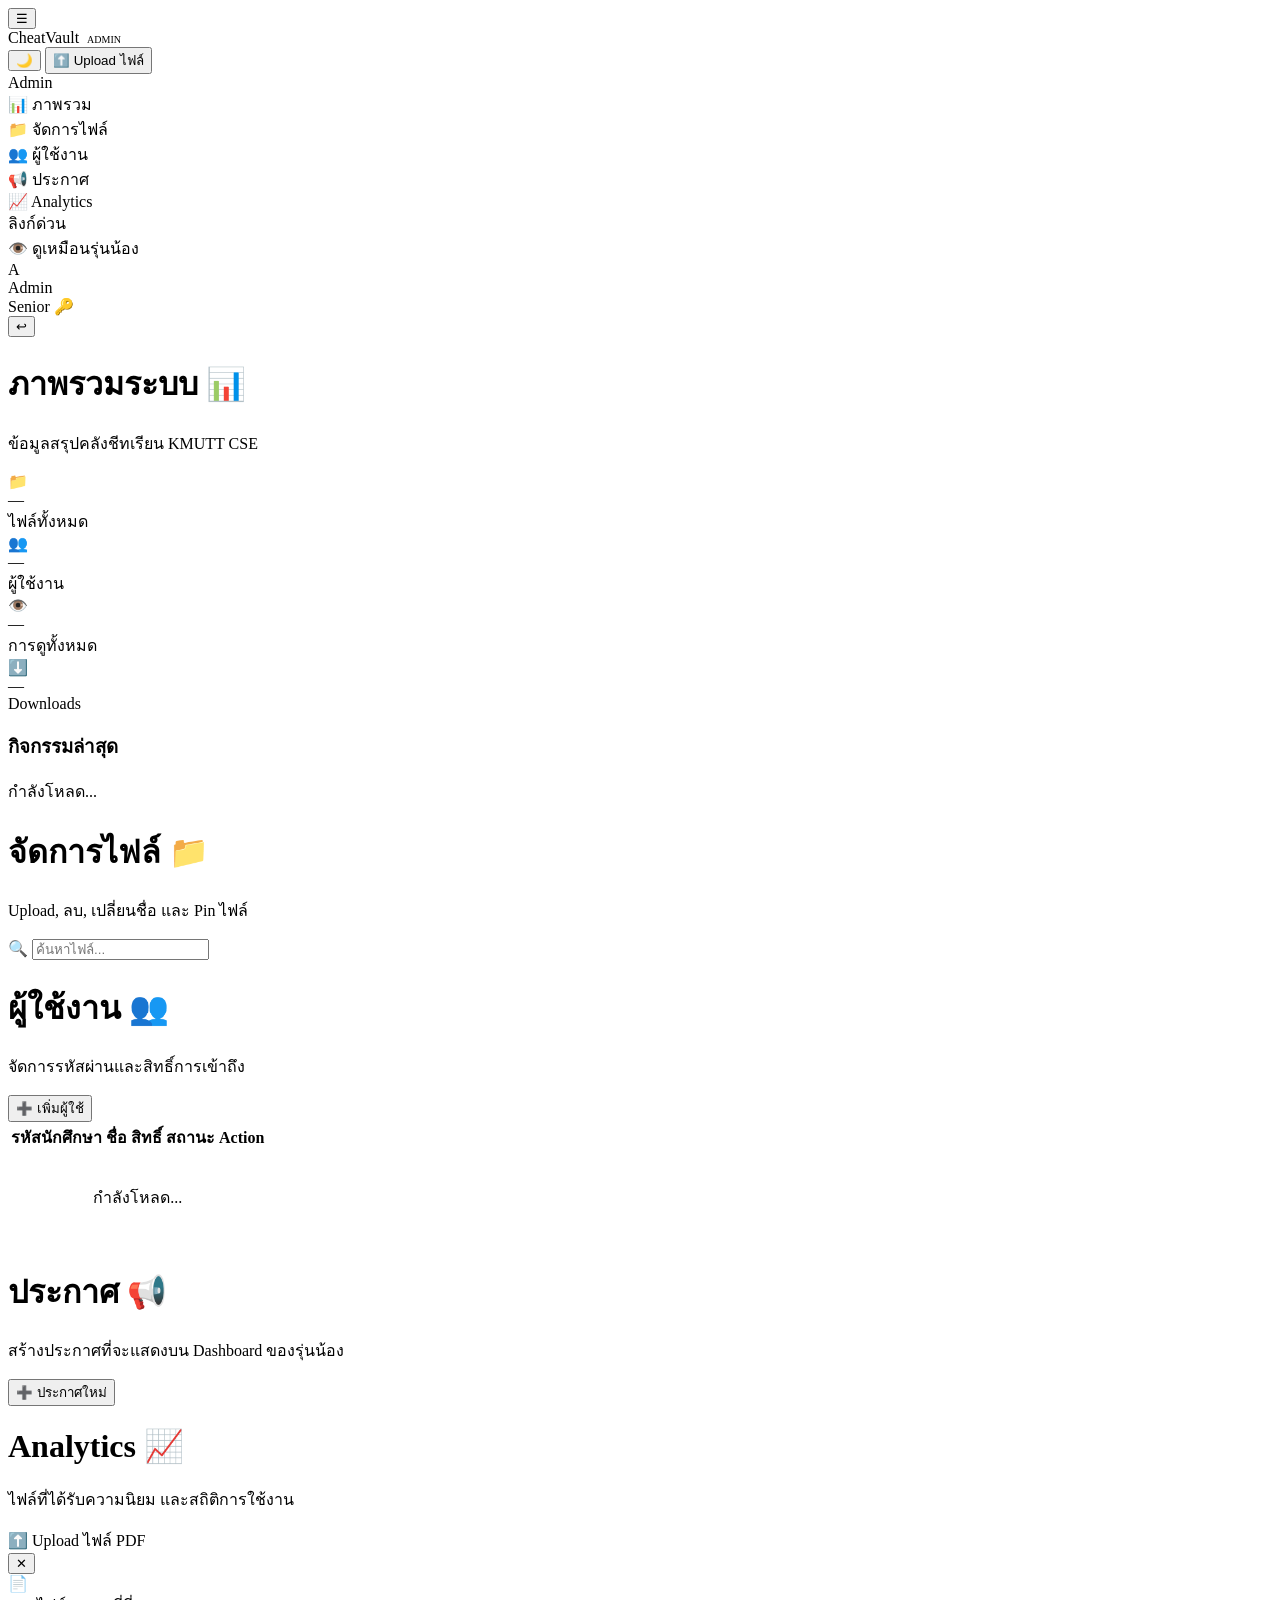
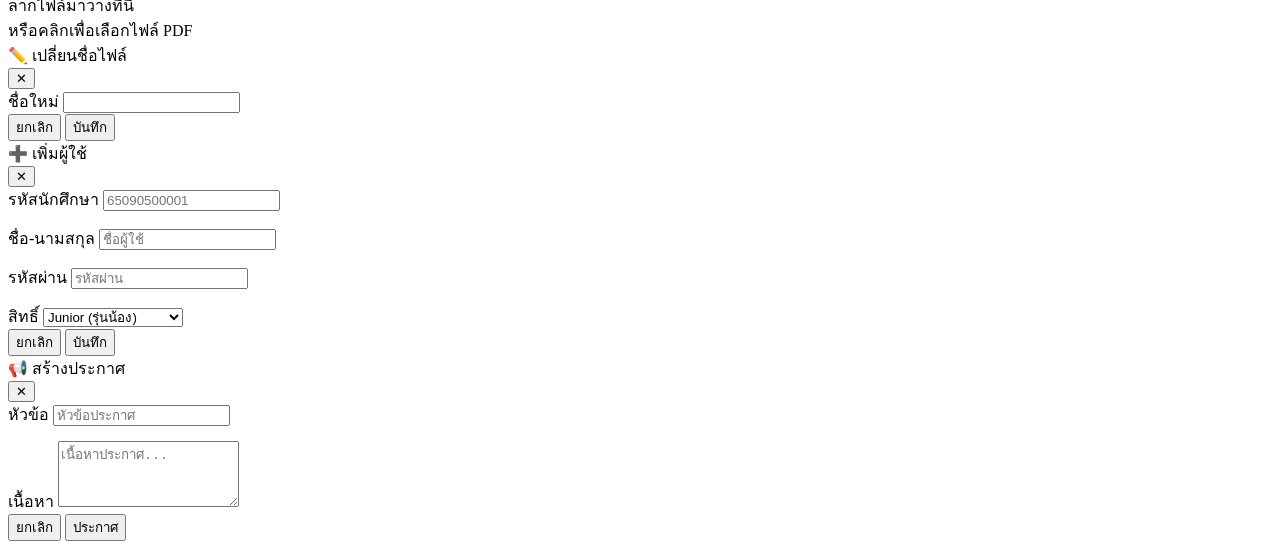
==== admin.html @ bc98b993 "Add files via upload" ====
<!DOCTYPE html>
<html lang="th" data-theme="light">
<head>
  <meta charset="UTF-8" />
  <meta name="viewport" content="width=device-width, initial-scale=1.0" />
  <title>Admin Dashboard — CheatVault KMUTT</title>
  <link rel="stylesheet" href="public/css/style.css" />
  <link rel="stylesheet" href="public/css/admin.css" />
</head>
<body>
  <div class="app-layout">
    <div id="sidebar-overlay"></div>

    <!-- ── Navbar ── -->
    <nav class="navbar">
      <button class="btn-icon" id="sidebar-toggle">☰</button>
      <div class="navbar-brand">
        <div class="brand-dot"></div>
        CheatVault
        <span class="tag" style="background:var(--accent-dim);color:var(--accent);margin-left:4px;font-size:10px">ADMIN</span>
      </div>
      <div class="navbar-spacer"></div>
      <div class="navbar-actions">
        <button class="btn-icon" id="theme-toggle">🌙</button>
        <button class="btn btn-primary btn-sm" id="upload-btn">⬆️ Upload ไฟล์</button>
      </div>
    </nav>

    <!-- ── Sidebar ── -->
    <aside class="sidebar" id="sidebar">
      <div class="sidebar-section">
        <div class="sidebar-label">Admin</div>
        <div class="sidebar-item active" data-page="overview">
          <span class="item-icon">📊</span> ภาพรวม
        </div>
        <div class="sidebar-item" data-page="files">
          <span class="item-icon">📁</span> จัดการไฟล์
        </div>
        <div class="sidebar-item" data-page="users">
          <span class="item-icon">👥</span> ผู้ใช้งาน
        </div>
        <div class="sidebar-item" data-page="announcements">
          <span class="item-icon">📢</span> ประกาศ
        </div>
        <div class="sidebar-item" data-page="analytics">
          <span class="item-icon">📈</span> Analytics
        </div>
      </div>
      <div class="sidebar-section">
        <div class="sidebar-label">ลิงก์ด่วน</div>
        <div class="sidebar-item" onclick="window.open(CONFIG.ROUTES.DASHBOARD,'_blank')">
          <span class="item-icon">👁️</span> ดูเหมือนรุ่นน้อง
        </div>
      </div>
      <div class="sidebar-footer">
        <div class="user-chip">
          <div class="user-avatar" id="user-avatar">A</div>
          <div class="user-info">
            <div class="user-name" id="user-name">Admin</div>
            <div class="user-role">Senior 🔑</div>
          </div>
          <button class="btn-icon" id="logout-btn" title="ออกจากระบบ" style="margin-left:auto">↩</button>
        </div>
      </div>
    </aside>

    <!-- ── Main ── -->
    <main class="main-content">
      <div class="page-body">

        <!-- ── PAGE: OVERVIEW ── -->
        <div id="page-overview">
          <div class="page-header">
            <h1 class="page-title">ภาพรวมระบบ 📊</h1>
            <p class="page-sub">ข้อมูลสรุปคลังชีทเรียน KMUTT CSE</p>
          </div>

          <div class="stats-grid" id="stats-grid">
            <div class="stat-card reveal"><div class="stat-icon">📁</div><div class="stat-value" id="stat-files">—</div><div class="stat-label">ไฟล์ทั้งหมด</div></div>
            <div class="stat-card reveal"><div class="stat-icon">👥</div><div class="stat-value" id="stat-users">—</div><div class="stat-label">ผู้ใช้งาน</div></div>
            <div class="stat-card reveal"><div class="stat-icon">👁️</div><div class="stat-value" id="stat-views">—</div><div class="stat-label">การดูทั้งหมด</div></div>
            <div class="stat-card reveal"><div class="stat-icon">⬇️</div><div class="stat-value" id="stat-downloads">—</div><div class="stat-label">Downloads</div></div>
          </div>

          <!-- Recent Activity -->
          <div class="card p-4">
            <div class="flex items-center justify-between mb-4">
              <h3 class="font-semibold">กิจกรรมล่าสุด</h3>
            </div>
            <div id="recent-activity">
              <div class="text-secondary text-sm">กำลังโหลด...</div>
            </div>
          </div>
        </div>

        <!-- ── PAGE: FILES ── -->
        <div id="page-files" class="hidden">
          <div class="page-header flex items-center justify-between">
            <div>
              <h1 class="page-title">จัดการไฟล์ 📁</h1>
              <p class="page-sub">Upload, ลบ, เปลี่ยนชื่อ และ Pin ไฟล์</p>
            </div>
            <div class="flex gap-2">
              <div class="search-wrap">
                <span class="search-icon">🔍</span>
                <input class="input" id="admin-search" type="text" placeholder="ค้นหาไฟล์..." />
              </div>
            </div>
          </div>

          <div class="file-grid" id="admin-file-grid"></div>
          <div class="pagination" id="admin-pagination"></div>
        </div>

        <!-- ── PAGE: USERS ── -->
        <div id="page-users" class="hidden">
          <div class="page-header flex items-center justify-between">
            <div>
              <h1 class="page-title">ผู้ใช้งาน 👥</h1>
              <p class="page-sub">จัดการรหัสผ่านและสิทธิ์การเข้าถึง</p>
            </div>
            <button class="btn btn-primary" id="add-user-btn">➕ เพิ่มผู้ใช้</button>
          </div>

          <div class="card">
            <table class="data-table" id="users-table">
              <thead>
                <tr>
                  <th>รหัสนักศึกษา</th>
                  <th>ชื่อ</th>
                  <th>สิทธิ์</th>
                  <th>สถานะ</th>
                  <th>Action</th>
                </tr>
              </thead>
              <tbody id="users-tbody">
                <tr><td colspan="5" class="text-secondary text-sm" style="text-align:center;padding:32px">กำลังโหลด...</td></tr>
              </tbody>
            </table>
          </div>
        </div>

        <!-- ── PAGE: ANNOUNCEMENTS ── -->
        <div id="page-announcements" class="hidden">
          <div class="page-header flex items-center justify-between">
            <div>
              <h1 class="page-title">ประกาศ 📢</h1>
              <p class="page-sub">สร้างประกาศที่จะแสดงบน Dashboard ของรุ่นน้อง</p>
            </div>
            <button class="btn btn-primary" id="create-announcement-btn">➕ ประกาศใหม่</button>
          </div>

          <div id="announcements-list"></div>
        </div>

        <!-- ── PAGE: ANALYTICS ── -->
        <div id="page-analytics" class="hidden">
          <div class="page-header">
            <h1 class="page-title">Analytics 📈</h1>
            <p class="page-sub">ไฟล์ที่ได้รับความนิยม และสถิติการใช้งาน</p>
          </div>
          <div id="analytics-content"></div>
        </div>

      </div>
    </main>
  </div>

  <!-- ══════════ MODALS ══════════ -->

  <!-- Upload Modal -->
  <div class="modal" id="upload-modal">
    <div class="modal-content">
      <div class="modal-header">
        <div class="modal-title">⬆️ Upload ไฟล์ PDF</div>
        <button class="btn-icon" onclick="UI.closeModal('upload-modal')">✕</button>
      </div>

      <div class="drop-zone" id="drop-zone">
        <div class="drop-zone-icon">📄</div>
        <div class="drop-zone-title">ลากไฟล์มาวางที่นี่</div>
        <div class="drop-zone-sub">หรือคลิกเพื่อเลือกไฟล์ PDF</div>
      </div>
      <input type="file" id="file-input" accept=".pdf" multiple style="display:none" />

      <div class="mt-4" id="upload-form" style="display:none">
        <div style="display:grid;gap:14px">
          <div class="input-group">
            <label class="input-label">ชื่อไฟล์</label>
            <input class="input" id="upload-name" type="text" placeholder="ชื่อที่จะแสดงในระบบ" />
          </div>
          <div style="display:grid;grid-template-columns:1fr 1fr;gap:12px">
            <div class="input-group">
              <label class="input-label">ปี</label>
              <select class="input" id="upload-year">
                <option value="1">ปี 1</option>
                <option value="2">ปี 2</option>
                <option value="3">ปี 3</option>
                <option value="4">ปี 4</option>
              </select>
            </div>
            <div class="input-group">
              <label class="input-label">หมวดหมู่</label>
              <select class="input" id="upload-category">
                <option value="lecture">บรรยาย</option>
                <option value="lab">แลป</option>
                <option value="midterm">กลางภาค</option>
                <option value="final">ปลายภาค</option>
              </select>
            </div>
          </div>
          <div class="input-group">
            <label class="input-label">รายวิชา</label>
            <input class="input" id="upload-subject" type="text" placeholder="เช่น CPE 100, Data Structures" />
          </div>
        </div>

        <div class="progress-bar mt-4" id="upload-progress-bar" style="display:none">
          <div class="progress-fill" id="upload-progress-fill" style="width:0%"></div>
        </div>

        <div class="flex gap-2 mt-4" style="justify-content:flex-end">
          <button class="btn btn-ghost" onclick="UI.closeModal('upload-modal')">ยกเลิก</button>
          <button class="btn btn-primary" id="upload-submit-btn">⬆️ Upload</button>
        </div>
      </div>
    </div>
  </div>

  <!-- Rename Modal -->
  <div class="modal" id="rename-modal">
    <div class="modal-content">
      <div class="modal-header">
        <div class="modal-title">✏️ เปลี่ยนชื่อไฟล์</div>
        <button class="btn-icon" onclick="UI.closeModal('rename-modal')">✕</button>
      </div>
      <div class="input-group">
        <label class="input-label">ชื่อใหม่</label>
        <input class="input" id="rename-input" type="text" />
      </div>
      <input type="hidden" id="rename-file-id" />
      <div class="flex gap-2 mt-4" style="justify-content:flex-end">
        <button class="btn btn-ghost" onclick="UI.closeModal('rename-modal')">ยกเลิก</button>
        <button class="btn btn-primary" id="rename-submit-btn">บันทึก</button>
      </div>
    </div>
  </div>

  <!-- Add User Modal -->
  <div class="modal" id="user-modal">
    <div class="modal-content">
      <div class="modal-header">
        <div class="modal-title" id="user-modal-title">➕ เพิ่มผู้ใช้</div>
        <button class="btn-icon" onclick="UI.closeModal('user-modal')">✕</button>
      </div>
      <div style="display:grid;gap:14px">
        <div class="input-group">
          <label class="input-label">รหัสนักศึกษา</label>
          <input class="input" id="um-student-id" type="text" placeholder="65090500001" />
        </div>
        <div class="input-group">
          <label class="input-label">ชื่อ-นามสกุล</label>
          <input class="input" id="um-name" type="text" placeholder="ชื่อผู้ใช้" />
        </div>
        <div class="input-group">
          <label class="input-label">รหัสผ่าน</label>
          <input class="input" id="um-password" type="password" placeholder="รหัสผ่าน" />
        </div>
        <div class="input-group">
          <label class="input-label">สิทธิ์</label>
          <select class="input" id="um-role">
            <option value="junior">Junior (รุ่นน้อง)</option>
            <option value="senior">Senior (รุ่นพี่/Admin)</option>
          </select>
        </div>
      </div>
      <div class="flex gap-2 mt-4" style="justify-content:flex-end">
        <button class="btn btn-ghost" onclick="UI.closeModal('user-modal')">ยกเลิก</button>
        <button class="btn btn-primary" id="user-submit-btn">บันทึก</button>
      </div>
    </div>
  </div>

  <!-- Announcement Modal -->
  <div class="modal" id="announce-modal">
    <div class="modal-content">
      <div class="modal-header">
        <div class="modal-title">📢 สร้างประกาศ</div>
        <button class="btn-icon" onclick="UI.closeModal('announce-modal')">✕</button>
      </div>
      <div style="display:grid;gap:14px">
        <div class="input-group">
          <label class="input-label">หัวข้อ</label>
          <input class="input" id="ann-title" type="text" placeholder="หัวข้อประกาศ" />
        </div>
        <div class="input-group">
          <label class="input-label">เนื้อหา</label>
          <textarea class="input" id="ann-body" rows="4" placeholder="เนื้อหาประกาศ..."></textarea>
        </div>
      </div>
      <div class="flex gap-2 mt-4" style="justify-content:flex-end">
        <button class="btn btn-ghost" onclick="UI.closeModal('announce-modal')">ยกเลิก</button>
        <button class="btn btn-primary" id="announce-submit-btn">ประกาศ</button>
      </div>
    </div>
  </div>

  <!-- Scripts -->
  <script src="public/js/config.js"></script>
  <script src="public/js/ui.js"></script>
  <script src="public/js/auth.js"></script>
  <script src="public/js/drive.js"></script>
  <script src="public/js/app.js"></script>
  <script src="public/js/pages/admin.js"></script>
</body>
</html>
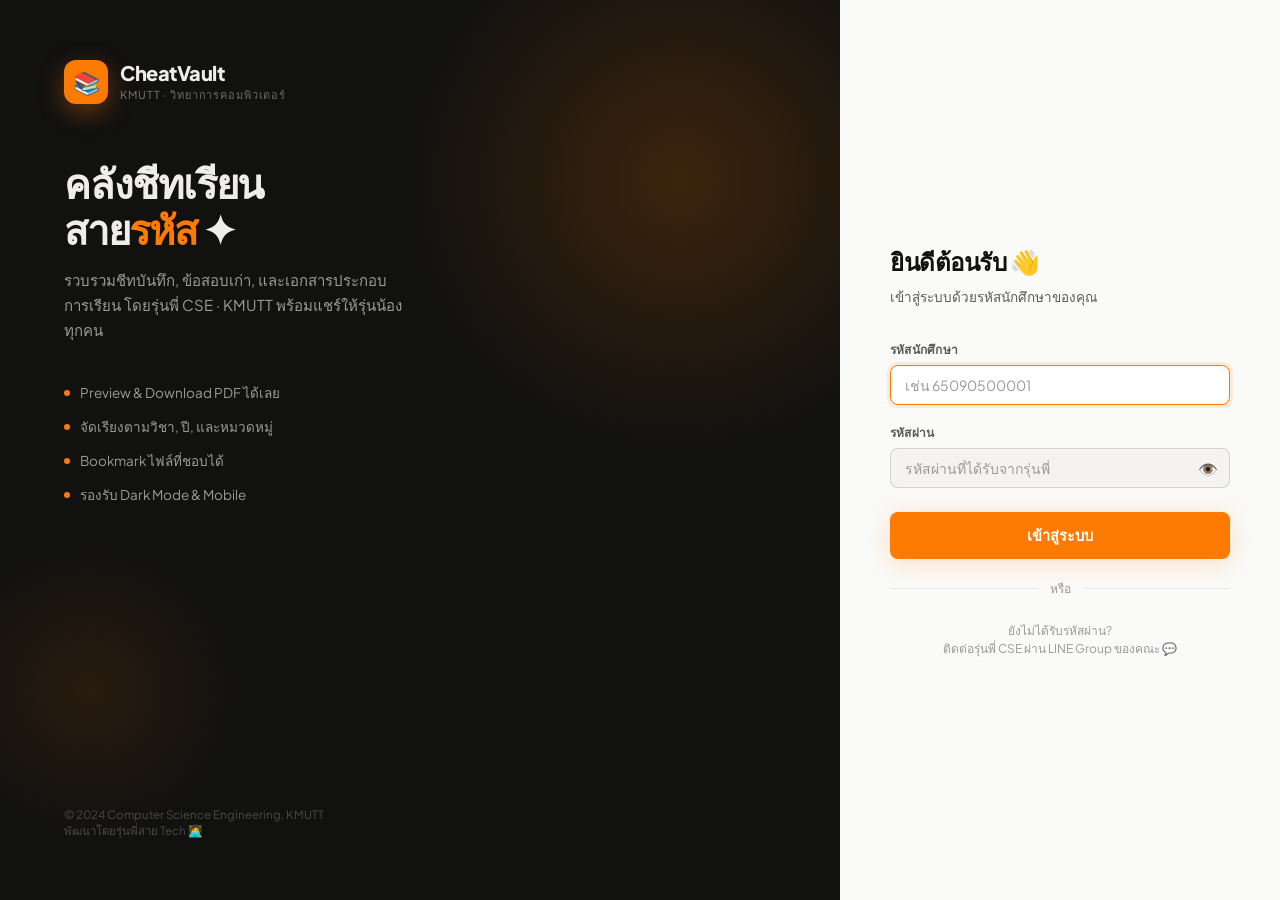
==== commit d0d13efd: "Update admin.html" ====
--- a/admin.html
+++ b/admin.html
@@ -3,7 +3,7 @@
 <head>
   <meta charset="UTF-8" />
   <meta name="viewport" content="width=device-width, initial-scale=1.0" />
-  <title>Admin Dashboard — CheatVault KMUTT</title>
+  <title>Senior Dashboard — Chemistry KMUTT</title>
   <link rel="stylesheet" href="public/css/style.css" />
   <link rel="stylesheet" href="public/css/admin.css" />
 </head>
@@ -16,7 +16,7 @@
       <button class="btn-icon" id="sidebar-toggle">☰</button>
       <div class="navbar-brand">
         <div class="brand-dot"></div>
-        CheatVault
+        Chemistry A
         <span class="tag" style="background:var(--accent-dim);color:var(--accent);margin-left:4px;font-size:10px">ADMIN</span>
       </div>
       <div class="navbar-spacer"></div>
--- a/public/css/style.css
+++ b/public/css/style.css
@@ -0,0 +1,814 @@
+/* =============================================
+   style.css — Design System & Global Styles
+   คลังชีทเรียนสายรหัส | KMUTT CS Cheatsheet
+   ============================================= */
+
+/* ── Fonts ──────────────────────────────────── */
+@import url('https://fonts.googleapis.com/css2?family=Plus+Jakarta+Sans:wght@300;400;500;600;700;800&family=JetBrains+Mono:wght@400;500&display=swap');
+
+/* ── CSS Variables ──────────────────────────── */
+:root {
+  /* Brand */
+  --accent:        #FF7A00;
+  --accent-dim:    #FF7A0020;
+  --accent-hover:  #E86D00;
+
+  /* Light Mode */
+  --bg:            #FAFAF8;
+  --bg-2:          #F4F3F0;
+  --bg-3:          #ECEAE5;
+  --surface:       #FFFFFF;
+  --surface-2:     rgba(255,255,255,0.72);
+  --border:        rgba(0,0,0,0.07);
+  --border-strong: rgba(0,0,0,0.14);
+
+  --text-primary:   #111110;
+  --text-secondary: #5C5B57;
+  --text-tertiary:  #9C9A94;
+  --text-inverse:   #FFFFFF;
+
+  --shadow-xs: 0 1px 2px rgba(0,0,0,0.06);
+  --shadow-sm: 0 2px 8px rgba(0,0,0,0.06), 0 1px 2px rgba(0,0,0,0.04);
+  --shadow-md: 0 4px 20px rgba(0,0,0,0.08), 0 2px 6px rgba(0,0,0,0.05);
+  --shadow-lg: 0 12px 40px rgba(0,0,0,0.10), 0 4px 12px rgba(0,0,0,0.06);
+  --shadow-accent: 0 4px 24px rgba(255,122,0,0.22);
+
+  /* Layout */
+  --sidebar-w: 240px;
+  --navbar-h:  60px;
+  --radius:    12px;
+  --radius-sm: 8px;
+  --radius-lg: 16px;
+  --radius-xl: 24px;
+
+  /* Transitions */
+  --ease-out: cubic-bezier(0.16, 1, 0.3, 1);
+  --ease-in-out: cubic-bezier(0.4, 0, 0.2, 1);
+  --t-fast: 150ms;
+  --t-base: 250ms;
+  --t-slow: 400ms;
+
+  /* Blur */
+  --blur-sm: 8px;
+  --blur-md: 16px;
+  --blur-lg: 32px;
+}
+
+[data-theme="dark"] {
+  --bg:            #111110;
+  --bg-2:          #1A1A18;
+  --bg-3:          #222220;
+  --surface:       #1C1C1A;
+  --surface-2:     rgba(28,28,26,0.80);
+  --border:        rgba(255,255,255,0.07);
+  --border-strong: rgba(255,255,255,0.14);
+
+  --text-primary:   #EEEDE9;
+  --text-secondary: #9C9A94;
+  --text-tertiary:  #6B6964;
+  --text-inverse:   #111110;
+
+  --shadow-xs: 0 1px 2px rgba(0,0,0,0.30);
+  --shadow-sm: 0 2px 8px rgba(0,0,0,0.25), 0 1px 2px rgba(0,0,0,0.20);
+  --shadow-md: 0 4px 20px rgba(0,0,0,0.30), 0 2px 6px rgba(0,0,0,0.20);
+  --shadow-lg: 0 12px 40px rgba(0,0,0,0.40), 0 4px 12px rgba(0,0,0,0.25);
+}
+
+/* ── Reset ──────────────────────────────────── */
+*, *::before, *::after { box-sizing: border-box; margin: 0; padding: 0; }
+html { scroll-behavior: smooth; -webkit-font-smoothing: antialiased; }
+body {
+  font-family: 'Plus Jakarta Sans', sans-serif;
+  background: var(--bg);
+  color: var(--text-primary);
+  min-height: 100vh;
+  transition: background var(--t-base) var(--ease-in-out),
+              color var(--t-base) var(--ease-in-out);
+}
+a { color: inherit; text-decoration: none; }
+img { display: block; max-width: 100%; }
+button { cursor: pointer; border: none; background: none; font-family: inherit; }
+input, textarea, select { font-family: inherit; }
+ul { list-style: none; }
+
+/* ── Typography ─────────────────────────────── */
+.text-xs    { font-size: 11px; }
+.text-sm    { font-size: 13px; }
+.text-base  { font-size: 15px; }
+.text-lg    { font-size: 17px; }
+.text-xl    { font-size: 20px; }
+.text-2xl   { font-size: 24px; }
+.text-3xl   { font-size: 30px; }
+.text-4xl   { font-size: 38px; }
+.font-mono  { font-family: 'JetBrains Mono', monospace; }
+.font-medium { font-weight: 500; }
+.font-semibold { font-weight: 600; }
+.font-bold  { font-weight: 700; }
+.text-secondary { color: var(--text-secondary); }
+.text-tertiary  { color: var(--text-tertiary); }
+.text-accent    { color: var(--accent); }
+.truncate { overflow: hidden; text-overflow: ellipsis; white-space: nowrap; }
+
+/* ── Layout ─────────────────────────────────── */
+.app-layout {
+  display: flex;
+  min-height: 100vh;
+}
+
+/* ── Navbar ─────────────────────────────────── */
+.navbar {
+  position: fixed;
+  top: 0; left: 0; right: 0;
+  height: var(--navbar-h);
+  background: var(--surface-2);
+  backdrop-filter: blur(var(--blur-md));
+  -webkit-backdrop-filter: blur(var(--blur-md));
+  border-bottom: 1px solid var(--border);
+  display: flex;
+  align-items: center;
+  padding: 0 20px;
+  gap: 12px;
+  z-index: 100;
+  transition: background var(--t-base) var(--ease-in-out);
+}
+
+.navbar-brand {
+  display: flex;
+  align-items: center;
+  gap: 10px;
+  font-weight: 700;
+  font-size: 15px;
+  letter-spacing: -0.3px;
+}
+
+.brand-dot {
+  width: 8px; height: 8px;
+  border-radius: 50%;
+  background: var(--accent);
+  box-shadow: 0 0 8px var(--accent);
+}
+
+.navbar-spacer { flex: 1; }
+
+.navbar-actions {
+  display: flex;
+  align-items: center;
+  gap: 8px;
+}
+
+/* ── Sidebar ────────────────────────────────── */
+.sidebar {
+  position: fixed;
+  top: var(--navbar-h);
+  left: 0;
+  width: var(--sidebar-w);
+  height: calc(100vh - var(--navbar-h));
+  background: var(--surface);
+  border-right: 1px solid var(--border);
+  display: flex;
+  flex-direction: column;
+  padding: 16px 0;
+  overflow-y: auto;
+  z-index: 90;
+  transition: transform var(--t-base) var(--ease-out),
+              background var(--t-base) var(--ease-in-out);
+}
+
+.sidebar-section {
+  padding: 0 12px;
+  margin-bottom: 4px;
+}
+
+.sidebar-label {
+  font-size: 10px;
+  font-weight: 600;
+  letter-spacing: 0.08em;
+  text-transform: uppercase;
+  color: var(--text-tertiary);
+  padding: 8px 8px 4px;
+}
+
+.sidebar-item {
+  display: flex;
+  align-items: center;
+  gap: 10px;
+  padding: 9px 10px;
+  border-radius: var(--radius-sm);
+  font-size: 13.5px;
+  font-weight: 500;
+  color: var(--text-secondary);
+  cursor: pointer;
+  transition: all var(--t-fast) var(--ease-out);
+  position: relative;
+}
+
+.sidebar-item:hover {
+  background: var(--bg-2);
+  color: var(--text-primary);
+}
+
+.sidebar-item.active {
+  background: var(--accent-dim);
+  color: var(--accent);
+}
+
+.sidebar-item .item-icon { font-size: 16px; flex-shrink: 0; }
+.sidebar-item .item-badge {
+  margin-left: auto;
+  background: var(--accent);
+  color: white;
+  font-size: 10px;
+  font-weight: 600;
+  padding: 2px 6px;
+  border-radius: 100px;
+}
+
+.sidebar-footer {
+  margin-top: auto;
+  padding: 12px;
+  border-top: 1px solid var(--border);
+}
+
+.user-chip {
+  display: flex;
+  align-items: center;
+  gap: 10px;
+  padding: 8px;
+  border-radius: var(--radius-sm);
+  cursor: pointer;
+  transition: background var(--t-fast) var(--ease-out);
+}
+.user-chip:hover { background: var(--bg-2); }
+
+.user-avatar {
+  width: 32px; height: 32px;
+  border-radius: 50%;
+  background: var(--accent);
+  display: flex; align-items: center; justify-content: center;
+  font-size: 12px; font-weight: 700; color: white;
+  flex-shrink: 0;
+}
+
+.user-info { flex: 1; min-width: 0; }
+.user-name { font-size: 13px; font-weight: 600; }
+.user-role {
+  font-size: 11px; color: var(--text-tertiary);
+  background: var(--bg-2);
+  padding: 1px 6px; border-radius: 100px;
+  display: inline-block; margin-top: 2px;
+}
+
+/* ── Main Content ────────────────────────────── */
+.main-content {
+  margin-left: var(--sidebar-w);
+  padding-top: var(--navbar-h);
+  flex: 1;
+  min-height: 100vh;
+}
+
+.page-body {
+  padding: 32px;
+  max-width: 1200px;
+}
+
+.page-header {
+  margin-bottom: 28px;
+}
+
+.page-title {
+  font-size: 26px;
+  font-weight: 700;
+  letter-spacing: -0.5px;
+  color: var(--text-primary);
+}
+
+.page-sub {
+  font-size: 13.5px;
+  color: var(--text-secondary);
+  margin-top: 4px;
+}
+
+/* ── Cards ──────────────────────────────────── */
+.card {
+  background: var(--surface);
+  border: 1px solid var(--border);
+  border-radius: var(--radius);
+  box-shadow: var(--shadow-sm);
+  transition: box-shadow var(--t-base) var(--ease-out),
+              transform var(--t-base) var(--ease-out),
+              border-color var(--t-base) var(--ease-out);
+}
+
+.card:hover {
+  box-shadow: var(--shadow-md);
+  transform: translateY(-1px);
+  border-color: var(--border-strong);
+}
+
+/* ── File Card ──────────────────────────────── */
+.file-grid {
+  display: grid;
+  grid-template-columns: repeat(auto-fill, minmax(200px, 1fr));
+  gap: 16px;
+}
+
+.file-card {
+  background: var(--surface);
+  border: 1px solid var(--border);
+  border-radius: var(--radius);
+  overflow: hidden;
+  box-shadow: var(--shadow-sm);
+  cursor: pointer;
+  transition: all var(--t-base) var(--ease-out);
+  position: relative;
+}
+
+.file-card:hover {
+  box-shadow: var(--shadow-md);
+  transform: translateY(-2px);
+  border-color: var(--accent);
+}
+
+.file-card-thumb {
+  height: 120px;
+  background: var(--bg-2);
+  display: flex; align-items: center; justify-content: center;
+  font-size: 42px;
+  position: relative;
+  overflow: hidden;
+}
+
+.file-card-thumb::after {
+  content: '';
+  position: absolute; inset: 0;
+  background: linear-gradient(to bottom, transparent 50%, rgba(0,0,0,0.06));
+}
+
+.file-card.pinned .file-card-thumb::before {
+  content: '📌';
+  position: absolute; top: 8px; right: 8px;
+  font-size: 14px; z-index: 1;
+}
+
+.file-card-body {
+  padding: 12px;
+}
+
+.file-card-name {
+  font-size: 13px; font-weight: 600;
+  line-height: 1.4;
+  display: -webkit-box;
+  -webkit-line-clamp: 2;
+  -webkit-box-orient: vertical;
+  overflow: hidden;
+}
+
+.file-card-meta {
+  display: flex; align-items: center; gap: 6px;
+  margin-top: 6px;
+  font-size: 11px; color: var(--text-tertiary);
+}
+
+.file-card-actions {
+  display: flex; gap: 4px;
+  position: absolute; top: 8px; right: 8px;
+  opacity: 0;
+  transition: opacity var(--t-fast) var(--ease-out);
+}
+.file-card:hover .file-card-actions { opacity: 1; }
+
+.tag {
+  font-size: 10px; font-weight: 600;
+  padding: 2px 7px;
+  border-radius: 100px;
+  letter-spacing: 0.03em;
+}
+.tag-lecture  { background: #EFF6FF; color: #3B82F6; }
+.tag-lab      { background: #ECFDF5; color: #10B981; }
+.tag-midterm  { background: #FFF7ED; color: #F59E0B; }
+.tag-final    { background: #FEF2F2; color: #EF4444; }
+[data-theme="dark"] .tag-lecture  { background: #1E3A5F; color: #60A5FA; }
+[data-theme="dark"] .tag-lab      { background: #064E3B; color: #34D399; }
+[data-theme="dark"] .tag-midterm  { background: #451A03; color: #FBD34D; }
+[data-theme="dark"] .tag-final    { background: #450A0A; color: #FCA5A5; }
+
+/* ── Buttons ────────────────────────────────── */
+.btn {
+  display: inline-flex; align-items: center; gap: 6px;
+  padding: 8px 16px;
+  border-radius: var(--radius-sm);
+  font-size: 13.5px; font-weight: 600;
+  transition: all var(--t-fast) var(--ease-out);
+  white-space: nowrap;
+  letter-spacing: -0.1px;
+}
+
+.btn-primary {
+  background: var(--accent);
+  color: white;
+  box-shadow: var(--shadow-accent);
+}
+.btn-primary:hover {
+  background: var(--accent-hover);
+  box-shadow: 0 6px 28px rgba(255,122,0,0.30);
+  transform: translateY(-1px);
+}
+.btn-primary:active { transform: translateY(0); }
+
+.btn-ghost {
+  background: transparent;
+  color: var(--text-secondary);
+  border: 1px solid var(--border-strong);
+}
+.btn-ghost:hover { background: var(--bg-2); color: var(--text-primary); }
+
+.btn-danger { background: #EF4444; color: white; }
+.btn-danger:hover { background: #DC2626; }
+
+.btn-icon {
+  width: 32px; height: 32px; padding: 0;
+  display: inline-flex; align-items: center; justify-content: center;
+  border-radius: var(--radius-sm);
+  background: var(--surface-2);
+  backdrop-filter: blur(var(--blur-sm));
+  border: 1px solid var(--border);
+  font-size: 14px;
+  color: var(--text-secondary);
+  transition: all var(--t-fast) var(--ease-out);
+}
+.btn-icon:hover { background: var(--bg-2); color: var(--text-primary); border-color: var(--border-strong); }
+
+.btn-sm { padding: 5px 11px; font-size: 12px; }
+
+.btn-spinner {
+  width: 14px; height: 14px;
+  border: 2px solid rgba(255,255,255,0.3);
+  border-top-color: white;
+  border-radius: 50%;
+  animation: spin 0.7s linear infinite;
+  display: inline-block;
+}
+@keyframes spin { to { transform: rotate(360deg); } }
+
+/* ── Inputs ─────────────────────────────────── */
+.input-group { display: flex; flex-direction: column; gap: 6px; }
+.input-label { font-size: 12px; font-weight: 600; color: var(--text-secondary); letter-spacing: 0.02em; }
+
+.input {
+  width: 100%;
+  padding: 10px 14px;
+  background: var(--bg-2);
+  border: 1px solid var(--border-strong);
+  border-radius: var(--radius-sm);
+  font-size: 14px; color: var(--text-primary);
+  transition: all var(--t-fast) var(--ease-out);
+  outline: none;
+}
+.input:focus {
+  background: var(--surface);
+  border-color: var(--accent);
+  box-shadow: 0 0 0 3px var(--accent-dim);
+}
+.input::placeholder { color: var(--text-tertiary); }
+
+.search-wrap {
+  position: relative;
+  flex: 1;
+}
+.search-wrap .search-icon {
+  position: absolute; left: 12px; top: 50%; transform: translateY(-50%);
+  color: var(--text-tertiary); font-size: 14px; pointer-events: none;
+}
+.search-wrap .input { padding-left: 36px; }
+
+/* ── Filter Bar ─────────────────────────────── */
+.filter-bar {
+  display: flex; align-items: center; gap: 10px;
+  flex-wrap: wrap;
+  margin-bottom: 20px;
+}
+
+.filter-chip {
+  padding: 5px 13px;
+  border-radius: 100px;
+  font-size: 12.5px; font-weight: 500;
+  background: var(--bg-2);
+  border: 1px solid var(--border);
+  color: var(--text-secondary);
+  cursor: pointer;
+  transition: all var(--t-fast) var(--ease-out);
+}
+.filter-chip:hover { border-color: var(--accent); color: var(--accent); }
+.filter-chip.active { background: var(--accent); color: white; border-color: var(--accent); }
+
+/* ── Stats Cards ────────────────────────────── */
+.stats-grid {
+  display: grid;
+  grid-template-columns: repeat(auto-fit, minmax(180px, 1fr));
+  gap: 16px;
+  margin-bottom: 28px;
+}
+
+.stat-card {
+  background: var(--surface);
+  border: 1px solid var(--border);
+  border-radius: var(--radius);
+  padding: 20px;
+  box-shadow: var(--shadow-sm);
+}
+
+.stat-value {
+  font-size: 30px; font-weight: 700;
+  letter-spacing: -1px;
+  color: var(--text-primary);
+}
+
+.stat-label {
+  font-size: 12px; color: var(--text-tertiary);
+  margin-top: 4px; font-weight: 500;
+}
+
+.stat-icon { font-size: 22px; margin-bottom: 8px; }
+
+/* ── Announcement Banner ────────────────────── */
+.announcement {
+  background: linear-gradient(135deg, var(--accent-dim), transparent);
+  border: 1px solid rgba(255,122,0,0.2);
+  border-radius: var(--radius);
+  padding: 14px 18px;
+  display: flex; gap: 12px; align-items: flex-start;
+  margin-bottom: 20px;
+}
+.announcement-icon { font-size: 18px; flex-shrink: 0; margin-top: 2px; }
+.announcement-title { font-size: 14px; font-weight: 600; color: var(--text-primary); }
+.announcement-body { font-size: 13px; color: var(--text-secondary); margin-top: 2px; line-height: 1.5; }
+
+/* ── Modal ──────────────────────────────────── */
+.modal {
+  position: fixed; inset: 0;
+  background: rgba(0,0,0,0.45);
+  backdrop-filter: blur(4px);
+  display: flex; align-items: center; justify-content: center;
+  z-index: 200;
+  opacity: 0; pointer-events: none;
+  transition: opacity var(--t-base) var(--ease-out);
+}
+.modal.open { opacity: 1; pointer-events: all; }
+
+.modal-content {
+  background: var(--surface);
+  border: 1px solid var(--border);
+  border-radius: var(--radius-lg);
+  box-shadow: var(--shadow-lg);
+  padding: 28px;
+  width: 90%;
+  max-width: 480px;
+  transform: scale(0.94) translateY(10px);
+  transition: transform var(--t-base) var(--ease-out);
+}
+.modal.open .modal-content { transform: scale(1) translateY(0); }
+
+.modal-header {
+  display: flex; align-items: center; justify-content: space-between;
+  margin-bottom: 20px;
+}
+.modal-title { font-size: 18px; font-weight: 700; letter-spacing: -0.3px; }
+
+.modal-lg { max-width: 720px; }
+.modal-xl { max-width: 960px; }
+
+/* ── PDF Viewer Modal ───────────────────────── */
+.pdf-modal .modal-content {
+  width: 95vw; max-width: 900px;
+  height: 90vh;
+  padding: 0;
+  display: flex; flex-direction: column;
+}
+.pdf-modal-header {
+  padding: 16px 20px;
+  border-bottom: 1px solid var(--border);
+  display: flex; align-items: center; gap: 12px;
+}
+.pdf-modal-title { font-size: 14px; font-weight: 600; flex: 1; }
+.pdf-iframe {
+  flex: 1;
+  border: none;
+  border-radius: 0 0 var(--radius-lg) var(--radius-lg);
+}
+
+/* ── Skeleton ───────────────────────────────── */
+@keyframes shimmer {
+  0% { background-position: -400px 0; }
+  100% { background-position: 400px 0; }
+}
+
+.skeleton-card {
+  background: var(--surface);
+  border: 1px solid var(--border);
+  border-radius: var(--radius);
+  overflow: hidden;
+  animation: fadeIn var(--t-base) var(--ease-out) both;
+}
+
+.skeleton-thumb {
+  height: 120px;
+  background: linear-gradient(90deg, var(--bg-2) 25%, var(--bg-3) 50%, var(--bg-2) 75%);
+  background-size: 800px 100%;
+  animation: shimmer 1.4s infinite linear;
+}
+
+.skeleton-line {
+  height: 10px; border-radius: 100px; margin: 8px 12px;
+  background: linear-gradient(90deg, var(--bg-2) 25%, var(--bg-3) 50%, var(--bg-2) 75%);
+  background-size: 800px 100%;
+  animation: shimmer 1.4s infinite linear;
+}
+.w-70 { width: 70%; }
+.w-55 { width: 55%; }
+.w-40 { width: 40%; }
+
+/* ── Empty State ────────────────────────────── */
+.empty-state {
+  display: flex; flex-direction: column;
+  align-items: center; justify-content: center;
+  padding: 64px 32px;
+  text-align: center;
+  grid-column: 1/-1;
+}
+.empty-icon { font-size: 52px; margin-bottom: 16px; opacity: 0.5; }
+.empty-title { font-size: 17px; font-weight: 600; color: var(--text-secondary); }
+.empty-sub { font-size: 13px; color: var(--text-tertiary); margin-top: 6px; }
+
+/* ── Toast ──────────────────────────────────── */
+#toast-container {
+  position: fixed; bottom: 24px; right: 24px;
+  display: flex; flex-direction: column; gap: 8px;
+  z-index: 9999;
+}
+
+.toast {
+  display: flex; align-items: center; gap: 10px;
+  padding: 12px 16px;
+  background: var(--surface);
+  border: 1px solid var(--border);
+  border-radius: var(--radius);
+  box-shadow: var(--shadow-lg);
+  font-size: 13.5px; font-weight: 500;
+  min-width: 240px; max-width: 360px;
+  transform: translateX(100%) scale(0.95);
+  opacity: 0;
+  transition: all var(--t-base) var(--ease-out);
+}
+.toast.show { transform: translateX(0) scale(1); opacity: 1; }
+.toast-success { border-left: 3px solid #10B981; }
+.toast-error   { border-left: 3px solid #EF4444; }
+.toast-warning { border-left: 3px solid #F59E0B; }
+.toast-info    { border-left: 3px solid var(--accent); }
+
+/* ── Confirm Modal ──────────────────────────── */
+.confirm-modal-content {
+  text-align: center; max-width: 360px;
+}
+.confirm-icon { font-size: 40px; margin-bottom: 12px; }
+.confirm-msg { font-size: 15px; color: var(--text-secondary); line-height: 1.5; margin-bottom: 24px; }
+.confirm-actions { display: flex; gap: 10px; justify-content: center; }
+
+/* ── Upload Drop Zone ───────────────────────── */
+.drop-zone {
+  border: 2px dashed var(--border-strong);
+  border-radius: var(--radius-lg);
+  padding: 48px 32px;
+  text-align: center;
+  cursor: pointer;
+  transition: all var(--t-fast) var(--ease-out);
+  background: var(--bg-2);
+}
+.drop-zone:hover, .drop-zone.drag-over {
+  border-color: var(--accent);
+  background: var(--accent-dim);
+}
+.drop-zone-icon { font-size: 40px; margin-bottom: 12px; }
+.drop-zone-title { font-size: 15px; font-weight: 600; }
+.drop-zone-sub { font-size: 12px; color: var(--text-tertiary); margin-top: 4px; }
+
+/* ── Progress Bar ───────────────────────────── */
+.progress-bar {
+  height: 4px; border-radius: 100px;
+  background: var(--bg-3); overflow: hidden;
+}
+.progress-fill {
+  height: 100%; background: var(--accent);
+  border-radius: 100px;
+  transition: width 0.3s var(--ease-out);
+}
+
+/* ── Table ──────────────────────────────────── */
+.data-table {
+  width: 100%; border-collapse: collapse;
+  font-size: 13.5px;
+}
+.data-table th {
+  text-align: left;
+  padding: 10px 14px;
+  font-size: 11px; font-weight: 600;
+  letter-spacing: 0.06em; text-transform: uppercase;
+  color: var(--text-tertiary);
+  border-bottom: 1px solid var(--border);
+}
+.data-table td {
+  padding: 12px 14px;
+  border-bottom: 1px solid var(--border);
+  color: var(--text-primary);
+}
+.data-table tr:hover td { background: var(--bg-2); }
+.data-table tr:last-child td { border-bottom: none; }
+
+/* ── Pagination ─────────────────────────────── */
+.pagination {
+  display: flex; align-items: center; justify-content: center;
+  gap: 4px; margin-top: 28px;
+}
+.page-btn {
+  width: 34px; height: 34px;
+  border-radius: var(--radius-sm);
+  font-size: 13px; font-weight: 500;
+  color: var(--text-secondary);
+  display: flex; align-items: center; justify-content: center;
+  cursor: pointer; border: 1px solid transparent;
+  transition: all var(--t-fast) var(--ease-out);
+}
+.page-btn:hover { background: var(--bg-2); border-color: var(--border); }
+.page-btn.active { background: var(--accent); color: white; border-color: var(--accent); }
+.page-btn:disabled { opacity: 0.4; pointer-events: none; }
+
+/* ── Sidebar Overlay (mobile) ───────────────── */
+#sidebar-overlay {
+  position: fixed; inset: 0;
+  background: rgba(0,0,0,0.4);
+  z-index: 89;
+  display: none;
+}
+#sidebar-overlay.show { display: block; }
+
+/* ── Scroll reveal ──────────────────────────── */
+.reveal {
+  opacity: 0;
+  transform: translateY(12px);
+  transition: opacity var(--t-slow) var(--ease-out),
+              transform var(--t-slow) var(--ease-out);
+}
+.reveal.revealed { opacity: 1; transform: none; }
+
+/* ── Animations ─────────────────────────────── */
+@keyframes fadeIn {
+  from { opacity: 0; transform: translateY(8px); }
+  to   { opacity: 1; transform: none; }
+}
+@keyframes fadeInUp {
+  from { opacity: 0; transform: translateY(20px); }
+  to   { opacity: 1; transform: none; }
+}
+.animate-in { animation: fadeInUp var(--t-slow) var(--ease-out) both; }
+
+/* ── Misc Utilities ──────────────────────────── */
+.flex   { display: flex; }
+.flex-col { flex-direction: column; }
+.items-center { align-items: center; }
+.justify-between { justify-content: space-between; }
+.gap-2  { gap: 8px; }
+.gap-3  { gap: 12px; }
+.gap-4  { gap: 16px; }
+.mt-1   { margin-top: 4px; }
+.mt-2   { margin-top: 8px; }
+.mt-4   { margin-top: 16px; }
+.mb-4   { margin-bottom: 16px; }
+.p-4    { padding: 16px; }
+.hidden { display: none !important; }
+
+/* ── Scrollbar ──────────────────────────────── */
+::-webkit-scrollbar { width: 5px; height: 5px; }
+::-webkit-scrollbar-track { background: transparent; }
+::-webkit-scrollbar-thumb { background: var(--bg-3); border-radius: 100px; }
+::-webkit-scrollbar-thumb:hover { background: var(--border-strong); }
+
+/* ── Responsive ──────────────────────────────── */
+@media (max-width: 768px) {
+  .sidebar {
+    transform: translateX(-100%);
+  }
+  .sidebar.open {
+    transform: translateX(0);
+    box-shadow: var(--shadow-lg);
+  }
+  .main-content { margin-left: 0; }
+  .page-body { padding: 20px 16px; }
+  .file-grid { grid-template-columns: repeat(auto-fill, minmax(160px, 1fr)); gap: 12px; }
+  .stats-grid { grid-template-columns: repeat(2, 1fr); }
+  .filter-bar { overflow-x: auto; flex-wrap: nowrap; padding-bottom: 4px; }
+  .filter-bar::-webkit-scrollbar { display: none; }
+}
+
+@media (max-width: 480px) {
+  .file-grid { grid-template-columns: 1fr 1fr; }
+  .stats-grid { grid-template-columns: 1fr 1fr; }
+}
--- a/public/css/admin.css
+++ b/public/css/admin.css
@@ -0,0 +1,30 @@
+/* =============================================
+   admin.css — Admin Dashboard Extra Styles
+   ============================================= */
+
+/* ── Activity Feed ───────────────────────────── */
+.activity-item {
+  display: flex;
+  align-items: center;
+  gap: 10px;
+  padding: 10px 0;
+  border-bottom: 1px solid var(--border);
+  font-size: 13px;
+}
+
+.activity-item:last-child { border-bottom: none; }
+.activity-icon { font-size: 16px; flex-shrink: 0; }
+
+/* ── Admin File Card extras ──────────────────── */
+.admin-file-card-actions {
+  display: flex;
+  gap: 4px;
+  padding: 0 12px 12px;
+}
+
+/* ── Textarea ────────────────────────────────── */
+textarea.input {
+  resize: vertical;
+  min-height: 80px;
+  line-height: 1.5;
+}
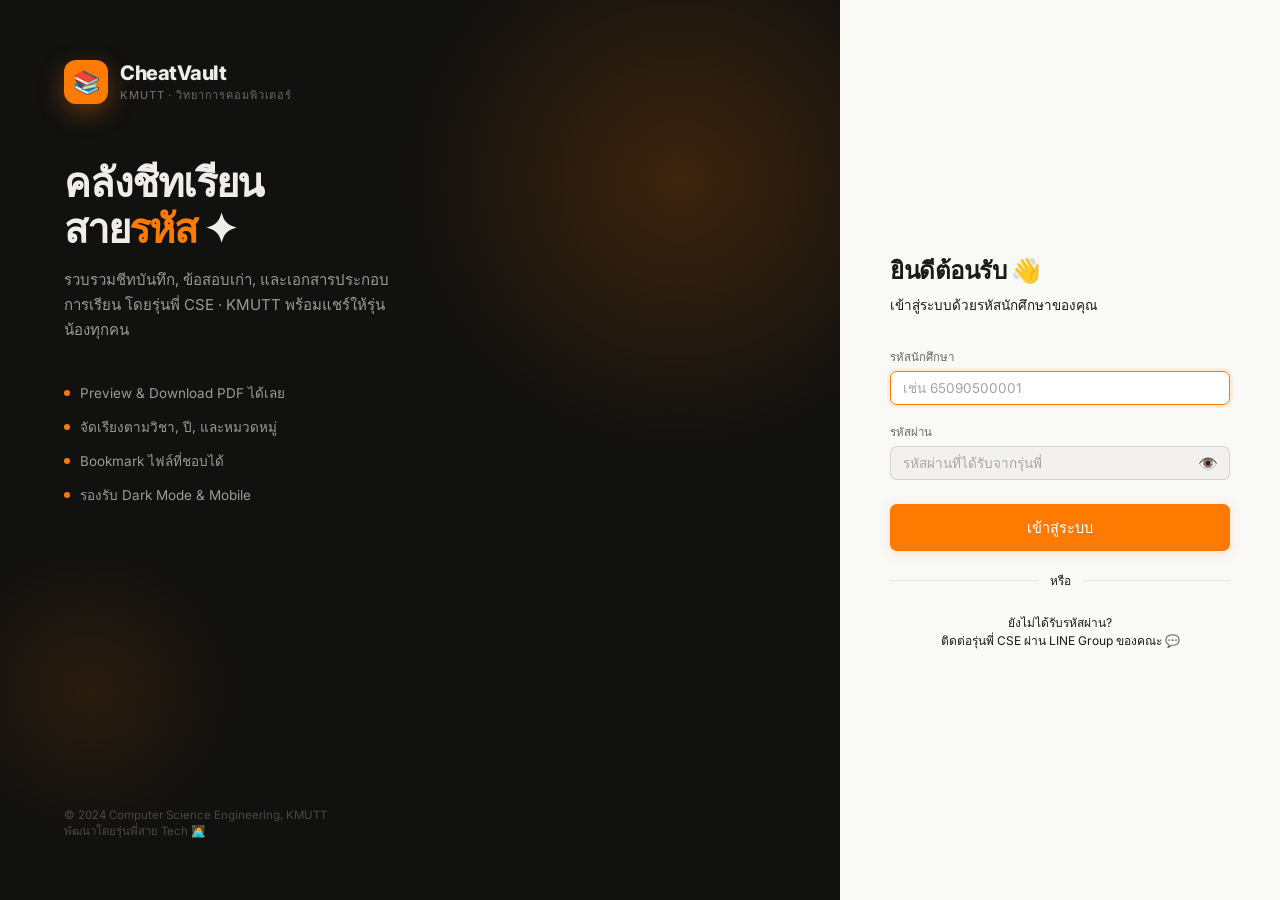
==== commit acd07f1a: "Add files via upload" ====
--- a/admin.html
+++ b/admin.html
@@ -3,7 +3,7 @@
 <head>
   <meta charset="UTF-8" />
   <meta name="viewport" content="width=device-width, initial-scale=1.0" />
-  <title>Senior Dashboard — Chemistry KMUTT</title>
+  <title>Admin Dashboard — CheatVault KMUTT</title>
   <link rel="stylesheet" href="public/css/style.css" />
   <link rel="stylesheet" href="public/css/admin.css" />
 </head>
@@ -16,7 +16,7 @@
       <button class="btn-icon" id="sidebar-toggle">☰</button>
       <div class="navbar-brand">
         <div class="brand-dot"></div>
-        Chemistry A
+        CheatVault
         <span class="tag" style="background:var(--accent-dim);color:var(--accent);margin-left:4px;font-size:10px">ADMIN</span>
       </div>
       <div class="navbar-spacer"></div>
@@ -311,6 +311,7 @@
   <script src="public/js/auth.js"></script>
   <script src="public/js/drive.js"></script>
   <script src="public/js/app.js"></script>
+  <script src="public/js/components/profile-menu.js"></script>
   <script src="public/js/pages/admin.js"></script>
 </body>
 </html>
--- a/public/css/style.css
+++ b/public/css/style.css
@@ -1,151 +1,118 @@
 /* =============================================
-   style.css — Design System & Global Styles
-   คลังชีทเรียนสายรหัส | KMUTT CS Cheatsheet
+   style-v2.css — Minimal Redesign
+   CheatVault KMUTT | Clean & Consistent
    ============================================= */
 
-/* ── Fonts ──────────────────────────────────── */
-@import url('https://fonts.googleapis.com/css2?family=Plus+Jakarta+Sans:wght@300;400;500;600;700;800&family=JetBrains+Mono:wght@400;500&display=swap');
-
-/* ── CSS Variables ──────────────────────────── */
+@import url('https://fonts.googleapis.com/css2?family=Inter:wght@300;400;500;600;700&family=JetBrains+Mono:wght@400;500&display=swap');
+
+/* ── Variables ──────────────────────────────── */
 :root {
-  /* Brand */
-  --accent:        #FF7A00;
-  --accent-dim:    #FF7A0020;
-  --accent-hover:  #E86D00;
-
-  /* Light Mode */
-  --bg:            #FAFAF8;
-  --bg-2:          #F4F3F0;
-  --bg-3:          #ECEAE5;
-  --surface:       #FFFFFF;
-  --surface-2:     rgba(255,255,255,0.72);
-  --border:        rgba(0,0,0,0.07);
-  --border-strong: rgba(0,0,0,0.14);
-
-  --text-primary:   #111110;
-  --text-secondary: #5C5B57;
-  --text-tertiary:  #9C9A94;
-  --text-inverse:   #FFFFFF;
-
-  --shadow-xs: 0 1px 2px rgba(0,0,0,0.06);
-  --shadow-sm: 0 2px 8px rgba(0,0,0,0.06), 0 1px 2px rgba(0,0,0,0.04);
-  --shadow-md: 0 4px 20px rgba(0,0,0,0.08), 0 2px 6px rgba(0,0,0,0.05);
-  --shadow-lg: 0 12px 40px rgba(0,0,0,0.10), 0 4px 12px rgba(0,0,0,0.06);
-  --shadow-accent: 0 4px 24px rgba(255,122,0,0.22);
-
-  /* Layout */
-  --sidebar-w: 240px;
-  --navbar-h:  60px;
-  --radius:    12px;
-  --radius-sm: 8px;
-  --radius-lg: 16px;
-  --radius-xl: 24px;
-
-  /* Transitions */
-  --ease-out: cubic-bezier(0.16, 1, 0.3, 1);
-  --ease-in-out: cubic-bezier(0.4, 0, 0.2, 1);
-  --t-fast: 150ms;
-  --t-base: 250ms;
-  --t-slow: 400ms;
-
-  /* Blur */
-  --blur-sm: 8px;
-  --blur-md: 16px;
-  --blur-lg: 32px;
+  --accent:       #FF7A00;
+  --accent-light: rgba(255,122,0,0.08);
+  --accent-hover: #E86D00;
+
+  --bg:           #F9F9F7;
+  --bg-2:         #F2F1EE;
+  --surface:      #FFFFFF;
+  --border:       rgba(0,0,0,0.08);
+  --border-2:     rgba(0,0,0,0.13);
+
+  --text-1:       #1A1A18;
+  --text-2:       #6B6964;
+  --text-3:       #A8A5A0;
+
+  --shadow-sm:    0 1px 3px rgba(0,0,0,0.06);
+  --shadow-md:    0 4px 16px rgba(0,0,0,0.07);
+  --shadow-lg:    0 12px 36px rgba(0,0,0,0.10);
+
+  --sidebar-w:    220px;
+  --navbar-h:     52px;
+  --r:            10px;
+  --r-sm:         7px;
+  --r-lg:         14px;
+
+  --ease:         cubic-bezier(0.16, 1, 0.3, 1);
+  --t:            200ms;
 }
 
 [data-theme="dark"] {
-  --bg:            #111110;
-  --bg-2:          #1A1A18;
-  --bg-3:          #222220;
-  --surface:       #1C1C1A;
-  --surface-2:     rgba(28,28,26,0.80);
-  --border:        rgba(255,255,255,0.07);
-  --border-strong: rgba(255,255,255,0.14);
-
-  --text-primary:   #EEEDE9;
-  --text-secondary: #9C9A94;
-  --text-tertiary:  #6B6964;
-  --text-inverse:   #111110;
-
-  --shadow-xs: 0 1px 2px rgba(0,0,0,0.30);
-  --shadow-sm: 0 2px 8px rgba(0,0,0,0.25), 0 1px 2px rgba(0,0,0,0.20);
-  --shadow-md: 0 4px 20px rgba(0,0,0,0.30), 0 2px 6px rgba(0,0,0,0.20);
-  --shadow-lg: 0 12px 40px rgba(0,0,0,0.40), 0 4px 12px rgba(0,0,0,0.25);
+  --bg:           #111110;
+  --bg-2:         #1A1A18;
+  --surface:      #1C1C1A;
+  --border:       rgba(255,255,255,0.07);
+  --border-2:     rgba(255,255,255,0.13);
+  --text-1:       #EEECEA;
+  --text-2:       #9C9A94;
+  --text-3:       #6B6964;
+  --shadow-sm:    0 1px 3px rgba(0,0,0,0.25);
+  --shadow-md:    0 4px 16px rgba(0,0,0,0.30);
+  --shadow-lg:    0 12px 36px rgba(0,0,0,0.40);
 }
 
 /* ── Reset ──────────────────────────────────── */
 *, *::before, *::after { box-sizing: border-box; margin: 0; padding: 0; }
-html { scroll-behavior: smooth; -webkit-font-smoothing: antialiased; }
+html { -webkit-font-smoothing: antialiased; }
 body {
-  font-family: 'Plus Jakarta Sans', sans-serif;
+  font-family: 'Inter', sans-serif;
   background: var(--bg);
-  color: var(--text-primary);
+  color: var(--text-1);
   min-height: 100vh;
-  transition: background var(--t-base) var(--ease-in-out),
-              color var(--t-base) var(--ease-in-out);
+  font-size: 14px;
+  transition: background var(--t) var(--ease), color var(--t) var(--ease);
 }
 a { color: inherit; text-decoration: none; }
+button { cursor: pointer; border: none; background: none; font-family: inherit; font-size: inherit; }
+input, select, textarea { font-family: inherit; font-size: inherit; }
+ul { list-style: none; }
 img { display: block; max-width: 100%; }
-button { cursor: pointer; border: none; background: none; font-family: inherit; }
-input, textarea, select { font-family: inherit; }
-ul { list-style: none; }
-
-/* ── Typography ─────────────────────────────── */
-.text-xs    { font-size: 11px; }
-.text-sm    { font-size: 13px; }
-.text-base  { font-size: 15px; }
-.text-lg    { font-size: 17px; }
-.text-xl    { font-size: 20px; }
-.text-2xl   { font-size: 24px; }
-.text-3xl   { font-size: 30px; }
-.text-4xl   { font-size: 38px; }
-.font-mono  { font-family: 'JetBrains Mono', monospace; }
-.font-medium { font-weight: 500; }
-.font-semibold { font-weight: 600; }
-.font-bold  { font-weight: 700; }
-.text-secondary { color: var(--text-secondary); }
-.text-tertiary  { color: var(--text-tertiary); }
-.text-accent    { color: var(--accent); }
-.truncate { overflow: hidden; text-overflow: ellipsis; white-space: nowrap; }
 
 /* ── Layout ─────────────────────────────────── */
-.app-layout {
-  display: flex;
-  min-height: 100vh;
-}
+.app-layout { display: flex; min-height: 100vh; }
 
 /* ── Navbar ─────────────────────────────────── */
 .navbar {
   position: fixed;
   top: 0; left: 0; right: 0;
   height: var(--navbar-h);
-  background: var(--surface-2);
-  backdrop-filter: blur(var(--blur-md));
-  -webkit-backdrop-filter: blur(var(--blur-md));
+  background: rgba(249,249,247,0.85);
+  backdrop-filter: blur(12px);
+  -webkit-backdrop-filter: blur(12px);
   border-bottom: 1px solid var(--border);
   display: flex;
   align-items: center;
-  padding: 0 20px;
-  gap: 12px;
+  padding: 0 16px;
+  gap: 10px;
   z-index: 100;
-  transition: background var(--t-base) var(--ease-in-out);
+}
+[data-theme="dark"] .navbar {
+  background: rgba(17,17,16,0.85);
 }
 
 .navbar-brand {
   display: flex;
   align-items: center;
-  gap: 10px;
-  font-weight: 700;
-  font-size: 15px;
-  letter-spacing: -0.3px;
+  gap: 8px;
+  font-size: 14px;
+  font-weight: 600;
+  letter-spacing: -0.2px;
 }
 
 .brand-dot {
-  width: 8px; height: 8px;
+  width: 7px; height: 7px;
   border-radius: 50%;
   background: var(--accent);
-  box-shadow: 0 0 8px var(--accent);
+}
+
+.navbar-divider {
+  width: 1px; height: 16px;
+  background: var(--border-2);
+  margin: 0 2px;
+}
+
+.navbar-subtitle {
+  font-size: 12px;
+  color: var(--text-3);
+  font-weight: 400;
 }
 
 .navbar-spacer { flex: 1; }
@@ -153,7 +120,7 @@
 .navbar-actions {
   display: flex;
   align-items: center;
-  gap: 8px;
+  gap: 4px;
 }
 
 /* ── Sidebar ────────────────────────────────── */
@@ -167,281 +134,285 @@
   border-right: 1px solid var(--border);
   display: flex;
   flex-direction: column;
-  padding: 16px 0;
+  padding: 12px 8px;
   overflow-y: auto;
   z-index: 90;
-  transition: transform var(--t-base) var(--ease-out),
-              background var(--t-base) var(--ease-in-out);
+  transition: transform var(--t) var(--ease), background var(--t) var(--ease);
 }
 
 .sidebar-section {
-  padding: 0 12px;
   margin-bottom: 4px;
 }
 
 .sidebar-label {
-  font-size: 10px;
+  font-size: 10.5px;
   font-weight: 600;
-  letter-spacing: 0.08em;
+  letter-spacing: 0.07em;
   text-transform: uppercase;
-  color: var(--text-tertiary);
+  color: var(--text-3);
   padding: 8px 8px 4px;
 }
 
 .sidebar-item {
   display: flex;
   align-items: center;
-  gap: 10px;
-  padding: 9px 10px;
-  border-radius: var(--radius-sm);
+  gap: 8px;
+  padding: 7px 8px;
+  border-radius: var(--r-sm);
   font-size: 13.5px;
-  font-weight: 500;
-  color: var(--text-secondary);
+  font-weight: 450;
+  color: var(--text-2);
   cursor: pointer;
-  transition: all var(--t-fast) var(--ease-out);
-  position: relative;
-}
-
-.sidebar-item:hover {
-  background: var(--bg-2);
-  color: var(--text-primary);
-}
-
-.sidebar-item.active {
-  background: var(--accent-dim);
-  color: var(--accent);
-}
-
-.sidebar-item .item-icon { font-size: 16px; flex-shrink: 0; }
+  transition: all var(--t) var(--ease);
+}
+.sidebar-item:hover { background: var(--bg-2); color: var(--text-1); }
+.sidebar-item.active { background: var(--accent-light); color: var(--accent); font-weight: 500; }
+.sidebar-item .item-icon { font-size: 15px; flex-shrink: 0; opacity: 0.85; }
 .sidebar-item .item-badge {
   margin-left: auto;
   background: var(--accent);
   color: white;
   font-size: 10px;
   font-weight: 600;
-  padding: 2px 6px;
+  padding: 1px 6px;
   border-radius: 100px;
 }
 
 .sidebar-footer {
   margin-top: auto;
-  padding: 12px;
+  padding-top: 8px;
   border-top: 1px solid var(--border);
-}
-
+  position: relative;
+}
+
+/* ── Profile Chip ────────────────────────────── */
 .user-chip {
   display: flex;
   align-items: center;
-  gap: 10px;
-  padding: 8px;
-  border-radius: var(--radius-sm);
+  gap: 8px;
+  padding: 7px 8px;
+  border-radius: var(--r-sm);
   cursor: pointer;
-  transition: background var(--t-fast) var(--ease-out);
+  transition: background var(--t) var(--ease);
+  position: relative;
 }
 .user-chip:hover { background: var(--bg-2); }
 
 .user-avatar {
-  width: 32px; height: 32px;
+  width: 28px; height: 28px;
   border-radius: 50%;
   background: var(--accent);
   display: flex; align-items: center; justify-content: center;
-  font-size: 12px; font-weight: 700; color: white;
+  font-size: 11px; font-weight: 700; color: white;
   flex-shrink: 0;
 }
 
 .user-info { flex: 1; min-width: 0; }
-.user-name { font-size: 13px; font-weight: 600; }
-.user-role {
-  font-size: 11px; color: var(--text-tertiary);
-  background: var(--bg-2);
-  padding: 1px 6px; border-radius: 100px;
-  display: inline-block; margin-top: 2px;
-}
+.user-name { font-size: 13px; font-weight: 500; white-space: nowrap; overflow: hidden; text-overflow: ellipsis; }
+.user-role { font-size: 11px; color: var(--text-3); margin-top: 1px; }
+
+/* ── Profile Dropdown ────────────────────────── */
+.profile-dropdown {
+  position: absolute;
+  bottom: calc(100% + 6px);
+  left: 8px; right: 8px;
+  background: var(--surface);
+  border: 1px solid var(--border-2);
+  border-radius: var(--r);
+  box-shadow: var(--shadow-lg);
+  padding: 6px;
+  z-index: 200;
+  display: none;
+  animation: fadeInUp 0.15s var(--ease) both;
+}
+.profile-dropdown.show { display: block; }
+
+.profile-dropdown-item {
+  display: flex;
+  align-items: center;
+  gap: 8px;
+  padding: 8px 10px;
+  border-radius: var(--r-sm);
+  font-size: 13px;
+  font-weight: 450;
+  color: var(--text-2);
+  cursor: pointer;
+  transition: all var(--t) var(--ease);
+}
+.profile-dropdown-item:hover { background: var(--bg-2); color: var(--text-1); }
+.profile-dropdown-item.danger { color: #EF4444; }
+.profile-dropdown-item.danger:hover { background: #FEF2F2; color: #DC2626; }
+[data-theme="dark"] .profile-dropdown-item.danger:hover { background: #450A0A; color: #FCA5A5; }
+
+.profile-dropdown-divider {
+  height: 1px;
+  background: var(--border);
+  margin: 4px 0;
+}
+
+.profile-dropdown-header {
+  padding: 8px 10px 6px;
+  border-bottom: 1px solid var(--border);
+  margin-bottom: 4px;
+}
+.profile-dropdown-name { font-size: 13px; font-weight: 600; }
+.profile-dropdown-id { font-size: 11px; color: var(--text-3); margin-top: 1px; font-family: 'JetBrains Mono', monospace; }
 
 /* ── Main Content ────────────────────────────── */
 .main-content {
   margin-left: var(--sidebar-w);
   padding-top: var(--navbar-h);
   flex: 1;
-  min-height: 100vh;
 }
 
 .page-body {
-  padding: 32px;
-  max-width: 1200px;
-}
-
-.page-header {
-  margin-bottom: 28px;
-}
+  padding: 28px 32px;
+  max-width: 1100px;
+}
+
+.page-header { margin-bottom: 24px; }
 
 .page-title {
-  font-size: 26px;
-  font-weight: 700;
-  letter-spacing: -0.5px;
-  color: var(--text-primary);
+  font-size: 22px;
+  font-weight: 600;
+  letter-spacing: -0.4px;
 }
 
 .page-sub {
-  font-size: 13.5px;
-  color: var(--text-secondary);
-  margin-top: 4px;
+  font-size: 13px;
+  color: var(--text-2);
+  margin-top: 3px;
 }
 
 /* ── Cards ──────────────────────────────────── */
 .card {
   background: var(--surface);
   border: 1px solid var(--border);
-  border-radius: var(--radius);
+  border-radius: var(--r);
   box-shadow: var(--shadow-sm);
-  transition: box-shadow var(--t-base) var(--ease-out),
-              transform var(--t-base) var(--ease-out),
-              border-color var(--t-base) var(--ease-out);
-}
-
+  transition: box-shadow var(--t) var(--ease), transform var(--t) var(--ease);
+}
 .card:hover {
   box-shadow: var(--shadow-md);
   transform: translateY(-1px);
-  border-color: var(--border-strong);
-}
-
-/* ── File Card ──────────────────────────────── */
+}
+
+/* ── File Grid ──────────────────────────────── */
 .file-grid {
   display: grid;
-  grid-template-columns: repeat(auto-fill, minmax(200px, 1fr));
-  gap: 16px;
+  grid-template-columns: repeat(auto-fill, minmax(180px, 1fr));
+  gap: 14px;
 }
 
 .file-card {
   background: var(--surface);
   border: 1px solid var(--border);
-  border-radius: var(--radius);
+  border-radius: var(--r);
   overflow: hidden;
-  box-shadow: var(--shadow-sm);
   cursor: pointer;
-  transition: all var(--t-base) var(--ease-out);
+  transition: all var(--t) var(--ease);
   position: relative;
 }
-
 .file-card:hover {
+  border-color: var(--accent);
   box-shadow: var(--shadow-md);
   transform: translateY(-2px);
-  border-color: var(--accent);
 }
 
 .file-card-thumb {
-  height: 120px;
+  height: 100px;
   background: var(--bg-2);
   display: flex; align-items: center; justify-content: center;
-  font-size: 42px;
-  position: relative;
-  overflow: hidden;
-}
-
-.file-card-thumb::after {
-  content: '';
-  position: absolute; inset: 0;
-  background: linear-gradient(to bottom, transparent 50%, rgba(0,0,0,0.06));
-}
-
-.file-card.pinned .file-card-thumb::before {
-  content: '📌';
-  position: absolute; top: 8px; right: 8px;
-  font-size: 14px; z-index: 1;
-}
-
-.file-card-body {
-  padding: 12px;
-}
+  font-size: 36px;
+}
+
+.file-card-body { padding: 10px 12px 12px; }
 
 .file-card-name {
-  font-size: 13px; font-weight: 600;
+  font-size: 12.5px; font-weight: 500;
   line-height: 1.4;
   display: -webkit-box;
   -webkit-line-clamp: 2;
   -webkit-box-orient: vertical;
   overflow: hidden;
+  margin-bottom: 8px;
 }
 
 .file-card-meta {
-  display: flex; align-items: center; gap: 6px;
-  margin-top: 6px;
-  font-size: 11px; color: var(--text-tertiary);
+  display: flex; align-items: center; gap: 5px;
+  font-size: 11px; color: var(--text-3);
 }
 
 .file-card-actions {
-  display: flex; gap: 4px;
-  position: absolute; top: 8px; right: 8px;
+  position: absolute; top: 6px; right: 6px;
+  display: flex; gap: 3px;
   opacity: 0;
-  transition: opacity var(--t-fast) var(--ease-out);
+  transition: opacity var(--t) var(--ease);
 }
 .file-card:hover .file-card-actions { opacity: 1; }
 
+/* ── Tags ───────────────────────────────────── */
 .tag {
   font-size: 10px; font-weight: 600;
-  padding: 2px 7px;
+  padding: 2px 6px;
   border-radius: 100px;
-  letter-spacing: 0.03em;
+  letter-spacing: 0.02em;
 }
 .tag-lecture  { background: #EFF6FF; color: #3B82F6; }
 .tag-lab      { background: #ECFDF5; color: #10B981; }
 .tag-midterm  { background: #FFF7ED; color: #F59E0B; }
 .tag-final    { background: #FEF2F2; color: #EF4444; }
-[data-theme="dark"] .tag-lecture  { background: #1E3A5F; color: #60A5FA; }
-[data-theme="dark"] .tag-lab      { background: #064E3B; color: #34D399; }
-[data-theme="dark"] .tag-midterm  { background: #451A03; color: #FBD34D; }
-[data-theme="dark"] .tag-final    { background: #450A0A; color: #FCA5A5; }
+[data-theme="dark"] .tag-lecture  { background: #1E3A5F20; color: #60A5FA; }
+[data-theme="dark"] .tag-lab      { background: #064E3B20; color: #34D399; }
+[data-theme="dark"] .tag-midterm  { background: #451A0320; color: #FBD34D; }
+[data-theme="dark"] .tag-final    { background: #450A0A20; color: #FCA5A5; }
 
 /* ── Buttons ────────────────────────────────── */
 .btn {
-  display: inline-flex; align-items: center; gap: 6px;
-  padding: 8px 16px;
-  border-radius: var(--radius-sm);
-  font-size: 13.5px; font-weight: 600;
-  transition: all var(--t-fast) var(--ease-out);
+  display: inline-flex; align-items: center; gap: 5px;
+  padding: 7px 14px;
+  border-radius: var(--r-sm);
+  font-size: 13px; font-weight: 500;
+  transition: all var(--t) var(--ease);
   white-space: nowrap;
-  letter-spacing: -0.1px;
 }
 
 .btn-primary {
   background: var(--accent);
   color: white;
-  box-shadow: var(--shadow-accent);
+  box-shadow: 0 2px 12px rgba(255,122,0,0.20);
 }
 .btn-primary:hover {
   background: var(--accent-hover);
-  box-shadow: 0 6px 28px rgba(255,122,0,0.30);
   transform: translateY(-1px);
-}
-.btn-primary:active { transform: translateY(0); }
+  box-shadow: 0 4px 18px rgba(255,122,0,0.28);
+}
 
 .btn-ghost {
   background: transparent;
-  color: var(--text-secondary);
-  border: 1px solid var(--border-strong);
-}
-.btn-ghost:hover { background: var(--bg-2); color: var(--text-primary); }
+  color: var(--text-2);
+  border: 1px solid var(--border-2);
+}
+.btn-ghost:hover { background: var(--bg-2); color: var(--text-1); }
 
 .btn-danger { background: #EF4444; color: white; }
 .btn-danger:hover { background: #DC2626; }
 
 .btn-icon {
-  width: 32px; height: 32px; padding: 0;
+  width: 30px; height: 30px; padding: 0;
   display: inline-flex; align-items: center; justify-content: center;
-  border-radius: var(--radius-sm);
-  background: var(--surface-2);
-  backdrop-filter: blur(var(--blur-sm));
-  border: 1px solid var(--border);
+  border-radius: var(--r-sm);
+  background: transparent;
+  color: var(--text-2);
   font-size: 14px;
-  color: var(--text-secondary);
-  transition: all var(--t-fast) var(--ease-out);
-}
-.btn-icon:hover { background: var(--bg-2); color: var(--text-primary); border-color: var(--border-strong); }
-
-.btn-sm { padding: 5px 11px; font-size: 12px; }
+  transition: all var(--t) var(--ease);
+}
+.btn-icon:hover { background: var(--bg-2); color: var(--text-1); }
+
+.btn-sm { padding: 5px 10px; font-size: 12px; }
 
 .btn-spinner {
-  width: 14px; height: 14px;
+  width: 13px; height: 13px;
   border: 2px solid rgba(255,255,255,0.3);
   border-top-color: white;
   border-radius: 50%;
@@ -451,150 +422,128 @@
 @keyframes spin { to { transform: rotate(360deg); } }
 
 /* ── Inputs ─────────────────────────────────── */
-.input-group { display: flex; flex-direction: column; gap: 6px; }
-.input-label { font-size: 12px; font-weight: 600; color: var(--text-secondary); letter-spacing: 0.02em; }
+.input-group { display: flex; flex-direction: column; gap: 5px; }
+.input-label { font-size: 11.5px; font-weight: 500; color: var(--text-2); }
 
 .input {
   width: 100%;
-  padding: 10px 14px;
+  padding: 8px 12px;
   background: var(--bg-2);
-  border: 1px solid var(--border-strong);
-  border-radius: var(--radius-sm);
-  font-size: 14px; color: var(--text-primary);
-  transition: all var(--t-fast) var(--ease-out);
+  border: 1px solid var(--border-2);
+  border-radius: var(--r-sm);
+  font-size: 13.5px; color: var(--text-1);
+  transition: all var(--t) var(--ease);
   outline: none;
 }
 .input:focus {
   background: var(--surface);
   border-color: var(--accent);
-  box-shadow: 0 0 0 3px var(--accent-dim);
-}
-.input::placeholder { color: var(--text-tertiary); }
-
-.search-wrap {
-  position: relative;
-  flex: 1;
-}
+  box-shadow: 0 0 0 3px rgba(255,122,0,0.10);
+}
+.input::placeholder { color: var(--text-3); }
+
+.search-wrap { position: relative; flex: 1; }
 .search-wrap .search-icon {
-  position: absolute; left: 12px; top: 50%; transform: translateY(-50%);
-  color: var(--text-tertiary); font-size: 14px; pointer-events: none;
-}
-.search-wrap .input { padding-left: 36px; }
+  position: absolute; left: 10px; top: 50%; transform: translateY(-50%);
+  color: var(--text-3); font-size: 13px; pointer-events: none;
+}
+.search-wrap .input { padding-left: 32px; }
 
 /* ── Filter Bar ─────────────────────────────── */
 .filter-bar {
-  display: flex; align-items: center; gap: 10px;
+  display: flex; align-items: center; gap: 6px;
   flex-wrap: wrap;
-  margin-bottom: 20px;
+  margin-bottom: 18px;
 }
 
 .filter-chip {
-  padding: 5px 13px;
+  padding: 4px 12px;
   border-radius: 100px;
-  font-size: 12.5px; font-weight: 500;
+  font-size: 12px; font-weight: 500;
   background: var(--bg-2);
   border: 1px solid var(--border);
-  color: var(--text-secondary);
+  color: var(--text-2);
   cursor: pointer;
-  transition: all var(--t-fast) var(--ease-out);
+  transition: all var(--t) var(--ease);
 }
 .filter-chip:hover { border-color: var(--accent); color: var(--accent); }
 .filter-chip.active { background: var(--accent); color: white; border-color: var(--accent); }
 
-/* ── Stats Cards ────────────────────────────── */
+/* ── Stats Grid ─────────────────────────────── */
 .stats-grid {
   display: grid;
-  grid-template-columns: repeat(auto-fit, minmax(180px, 1fr));
-  gap: 16px;
-  margin-bottom: 28px;
+  grid-template-columns: repeat(auto-fit, minmax(160px, 1fr));
+  gap: 14px;
+  margin-bottom: 24px;
 }
 
 .stat-card {
   background: var(--surface);
   border: 1px solid var(--border);
-  border-radius: var(--radius);
-  padding: 20px;
+  border-radius: var(--r);
+  padding: 18px;
   box-shadow: var(--shadow-sm);
 }
-
-.stat-value {
-  font-size: 30px; font-weight: 700;
-  letter-spacing: -1px;
-  color: var(--text-primary);
-}
-
-.stat-label {
-  font-size: 12px; color: var(--text-tertiary);
-  margin-top: 4px; font-weight: 500;
-}
-
-.stat-icon { font-size: 22px; margin-bottom: 8px; }
-
-/* ── Announcement Banner ────────────────────── */
+.stat-icon { font-size: 20px; margin-bottom: 10px; }
+.stat-value { font-size: 28px; font-weight: 700; letter-spacing: -1px; }
+.stat-label { font-size: 11.5px; color: var(--text-3); margin-top: 3px; font-weight: 500; }
+
+/* ── Announcement ────────────────────────────── */
 .announcement {
-  background: linear-gradient(135deg, var(--accent-dim), transparent);
-  border: 1px solid rgba(255,122,0,0.2);
-  border-radius: var(--radius);
-  padding: 14px 18px;
-  display: flex; gap: 12px; align-items: flex-start;
-  margin-bottom: 20px;
-}
-.announcement-icon { font-size: 18px; flex-shrink: 0; margin-top: 2px; }
-.announcement-title { font-size: 14px; font-weight: 600; color: var(--text-primary); }
-.announcement-body { font-size: 13px; color: var(--text-secondary); margin-top: 2px; line-height: 1.5; }
+  background: rgba(255,122,0,0.05);
+  border: 1px solid rgba(255,122,0,0.15);
+  border-radius: var(--r);
+  padding: 12px 16px;
+  display: flex; gap: 10px; align-items: flex-start;
+  margin-bottom: 16px;
+}
+.announcement-icon { font-size: 16px; flex-shrink: 0; margin-top: 1px; }
+.announcement-title { font-size: 13.5px; font-weight: 600; }
+.announcement-body { font-size: 12.5px; color: var(--text-2); margin-top: 2px; line-height: 1.5; }
 
 /* ── Modal ──────────────────────────────────── */
 .modal {
   position: fixed; inset: 0;
-  background: rgba(0,0,0,0.45);
+  background: rgba(0,0,0,0.40);
   backdrop-filter: blur(4px);
   display: flex; align-items: center; justify-content: center;
   z-index: 200;
   opacity: 0; pointer-events: none;
-  transition: opacity var(--t-base) var(--ease-out);
+  transition: opacity var(--t) var(--ease);
 }
 .modal.open { opacity: 1; pointer-events: all; }
 
 .modal-content {
   background: var(--surface);
-  border: 1px solid var(--border);
-  border-radius: var(--radius-lg);
+  border: 1px solid var(--border-2);
+  border-radius: var(--r-lg);
   box-shadow: var(--shadow-lg);
-  padding: 28px;
-  width: 90%;
-  max-width: 480px;
-  transform: scale(0.94) translateY(10px);
-  transition: transform var(--t-base) var(--ease-out);
+  padding: 24px;
+  width: 90%; max-width: 460px;
+  transform: scale(0.95) translateY(8px);
+  transition: transform var(--t) var(--ease);
 }
 .modal.open .modal-content { transform: scale(1) translateY(0); }
 
 .modal-header {
   display: flex; align-items: center; justify-content: space-between;
-  margin-bottom: 20px;
-}
-.modal-title { font-size: 18px; font-weight: 700; letter-spacing: -0.3px; }
-
-.modal-lg { max-width: 720px; }
-.modal-xl { max-width: 960px; }
-
-/* ── PDF Viewer Modal ───────────────────────── */
+  margin-bottom: 18px;
+}
+.modal-title { font-size: 16px; font-weight: 600; letter-spacing: -0.2px; }
+
+/* ── PDF Modal ──────────────────────────────── */
 .pdf-modal .modal-content {
-  width: 95vw; max-width: 900px;
-  height: 90vh;
-  padding: 0;
+  width: 95vw; max-width: 880px;
+  height: 90vh; padding: 0;
   display: flex; flex-direction: column;
 }
 .pdf-modal-header {
-  padding: 16px 20px;
+  padding: 14px 18px;
   border-bottom: 1px solid var(--border);
-  display: flex; align-items: center; gap: 12px;
-}
-.pdf-modal-title { font-size: 14px; font-weight: 600; flex: 1; }
-.pdf-iframe {
-  flex: 1;
-  border: none;
-  border-radius: 0 0 var(--radius-lg) var(--radius-lg);
-}
+  display: flex; align-items: center; gap: 10px;
+}
+.pdf-modal-title { font-size: 13.5px; font-weight: 500; flex: 1; }
+.pdf-iframe { flex: 1; border: none; border-radius: 0 0 var(--r-lg) var(--r-lg); }
 
 /* ── Skeleton ───────────────────────────────── */
 @keyframes shimmer {
@@ -605,21 +554,20 @@
 .skeleton-card {
   background: var(--surface);
   border: 1px solid var(--border);
-  border-radius: var(--radius);
+  border-radius: var(--r);
   overflow: hidden;
-  animation: fadeIn var(--t-base) var(--ease-out) both;
 }
 
 .skeleton-thumb {
-  height: 120px;
-  background: linear-gradient(90deg, var(--bg-2) 25%, var(--bg-3) 50%, var(--bg-2) 75%);
+  height: 100px;
+  background: linear-gradient(90deg, var(--bg-2) 25%, var(--bg) 50%, var(--bg-2) 75%);
   background-size: 800px 100%;
   animation: shimmer 1.4s infinite linear;
 }
 
 .skeleton-line {
-  height: 10px; border-radius: 100px; margin: 8px 12px;
-  background: linear-gradient(90deg, var(--bg-2) 25%, var(--bg-3) 50%, var(--bg-2) 75%);
+  height: 9px; border-radius: 100px; margin: 8px 12px;
+  background: linear-gradient(90deg, var(--bg-2) 25%, var(--bg) 50%, var(--bg-2) 75%);
   background-size: 800px 100%;
   animation: shimmer 1.4s infinite linear;
 }
@@ -631,33 +579,33 @@
 .empty-state {
   display: flex; flex-direction: column;
   align-items: center; justify-content: center;
-  padding: 64px 32px;
+  padding: 56px 32px;
   text-align: center;
   grid-column: 1/-1;
 }
-.empty-icon { font-size: 52px; margin-bottom: 16px; opacity: 0.5; }
-.empty-title { font-size: 17px; font-weight: 600; color: var(--text-secondary); }
-.empty-sub { font-size: 13px; color: var(--text-tertiary); margin-top: 6px; }
+.empty-icon { font-size: 44px; margin-bottom: 12px; opacity: 0.35; }
+.empty-title { font-size: 15px; font-weight: 500; color: var(--text-2); }
+.empty-sub { font-size: 12.5px; color: var(--text-3); margin-top: 4px; }
 
 /* ── Toast ──────────────────────────────────── */
 #toast-container {
-  position: fixed; bottom: 24px; right: 24px;
-  display: flex; flex-direction: column; gap: 8px;
+  position: fixed; bottom: 20px; right: 20px;
+  display: flex; flex-direction: column; gap: 6px;
   z-index: 9999;
 }
 
 .toast {
-  display: flex; align-items: center; gap: 10px;
-  padding: 12px 16px;
+  display: flex; align-items: center; gap: 8px;
+  padding: 10px 14px;
   background: var(--surface);
   border: 1px solid var(--border);
-  border-radius: var(--radius);
+  border-radius: var(--r);
   box-shadow: var(--shadow-lg);
-  font-size: 13.5px; font-weight: 500;
-  min-width: 240px; max-width: 360px;
-  transform: translateX(100%) scale(0.95);
+  font-size: 13px; font-weight: 450;
+  min-width: 220px; max-width: 340px;
+  transform: translateX(110%) scale(0.95);
   opacity: 0;
-  transition: all var(--t-base) var(--ease-out);
+  transition: all var(--t) var(--ease);
 }
 .toast.show { transform: translateX(0) scale(1); opacity: 1; }
 .toast-success { border-left: 3px solid #10B981; }
@@ -666,149 +614,111 @@
 .toast-info    { border-left: 3px solid var(--accent); }
 
 /* ── Confirm Modal ──────────────────────────── */
-.confirm-modal-content {
-  text-align: center; max-width: 360px;
-}
-.confirm-icon { font-size: 40px; margin-bottom: 12px; }
-.confirm-msg { font-size: 15px; color: var(--text-secondary); line-height: 1.5; margin-bottom: 24px; }
-.confirm-actions { display: flex; gap: 10px; justify-content: center; }
-
-/* ── Upload Drop Zone ───────────────────────── */
+.confirm-modal-content { text-align: center; max-width: 340px; }
+.confirm-icon { font-size: 36px; margin-bottom: 10px; }
+.confirm-msg { font-size: 14px; color: var(--text-2); line-height: 1.5; margin-bottom: 20px; }
+.confirm-actions { display: flex; gap: 8px; justify-content: center; }
+
+/* ── Drop Zone ──────────────────────────────── */
 .drop-zone {
-  border: 2px dashed var(--border-strong);
-  border-radius: var(--radius-lg);
-  padding: 48px 32px;
+  border: 1.5px dashed var(--border-2);
+  border-radius: var(--r-lg);
+  padding: 40px 28px;
   text-align: center;
   cursor: pointer;
-  transition: all var(--t-fast) var(--ease-out);
   background: var(--bg-2);
+  transition: all var(--t) var(--ease);
 }
 .drop-zone:hover, .drop-zone.drag-over {
   border-color: var(--accent);
-  background: var(--accent-dim);
-}
-.drop-zone-icon { font-size: 40px; margin-bottom: 12px; }
-.drop-zone-title { font-size: 15px; font-weight: 600; }
-.drop-zone-sub { font-size: 12px; color: var(--text-tertiary); margin-top: 4px; }
+  background: rgba(255,122,0,0.04);
+}
+.drop-zone-icon { font-size: 36px; margin-bottom: 10px; }
+.drop-zone-title { font-size: 14px; font-weight: 500; }
+.drop-zone-sub { font-size: 12px; color: var(--text-3); margin-top: 3px; }
 
 /* ── Progress Bar ───────────────────────────── */
-.progress-bar {
-  height: 4px; border-radius: 100px;
-  background: var(--bg-3); overflow: hidden;
-}
-.progress-fill {
-  height: 100%; background: var(--accent);
-  border-radius: 100px;
-  transition: width 0.3s var(--ease-out);
-}
+.progress-bar { height: 3px; border-radius: 100px; background: var(--bg-2); overflow: hidden; }
+.progress-fill { height: 100%; background: var(--accent); border-radius: 100px; transition: width 0.3s var(--ease); }
 
 /* ── Table ──────────────────────────────────── */
-.data-table {
-  width: 100%; border-collapse: collapse;
-  font-size: 13.5px;
-}
+.data-table { width: 100%; border-collapse: collapse; font-size: 13px; }
 .data-table th {
   text-align: left;
-  padding: 10px 14px;
-  font-size: 11px; font-weight: 600;
+  padding: 9px 12px;
+  font-size: 10.5px; font-weight: 600;
   letter-spacing: 0.06em; text-transform: uppercase;
-  color: var(--text-tertiary);
+  color: var(--text-3);
   border-bottom: 1px solid var(--border);
 }
-.data-table td {
-  padding: 12px 14px;
-  border-bottom: 1px solid var(--border);
-  color: var(--text-primary);
-}
+.data-table td { padding: 11px 12px; border-bottom: 1px solid var(--border); }
 .data-table tr:hover td { background: var(--bg-2); }
 .data-table tr:last-child td { border-bottom: none; }
 
 /* ── Pagination ─────────────────────────────── */
 .pagination {
   display: flex; align-items: center; justify-content: center;
-  gap: 4px; margin-top: 28px;
+  gap: 3px; margin-top: 24px;
 }
 .page-btn {
-  width: 34px; height: 34px;
-  border-radius: var(--radius-sm);
-  font-size: 13px; font-weight: 500;
-  color: var(--text-secondary);
+  width: 32px; height: 32px;
+  border-radius: var(--r-sm);
+  font-size: 12.5px; font-weight: 500;
+  color: var(--text-2);
   display: flex; align-items: center; justify-content: center;
   cursor: pointer; border: 1px solid transparent;
-  transition: all var(--t-fast) var(--ease-out);
+  transition: all var(--t) var(--ease);
 }
 .page-btn:hover { background: var(--bg-2); border-color: var(--border); }
 .page-btn.active { background: var(--accent); color: white; border-color: var(--accent); }
-.page-btn:disabled { opacity: 0.4; pointer-events: none; }
-
-/* ── Sidebar Overlay (mobile) ───────────────── */
-#sidebar-overlay {
-  position: fixed; inset: 0;
-  background: rgba(0,0,0,0.4);
-  z-index: 89;
-  display: none;
-}
+.page-btn:disabled { opacity: 0.35; pointer-events: none; }
+
+/* ── Sidebar Overlay ────────────────────────── */
+#sidebar-overlay { position: fixed; inset: 0; background: rgba(0,0,0,0.35); z-index: 89; display: none; }
 #sidebar-overlay.show { display: block; }
 
-/* ── Scroll reveal ──────────────────────────── */
-.reveal {
-  opacity: 0;
-  transform: translateY(12px);
-  transition: opacity var(--t-slow) var(--ease-out),
-              transform var(--t-slow) var(--ease-out);
-}
+/* ── Animations ─────────────────────────────── */
+@keyframes fadeIn { from { opacity: 0; transform: translateY(6px); } to { opacity: 1; transform: none; } }
+@keyframes fadeInUp { from { opacity: 0; transform: translateY(16px); } to { opacity: 1; transform: none; } }
+.animate-in { animation: fadeInUp 0.35s var(--ease) both; }
+
+.reveal { opacity: 0; transform: translateY(10px); transition: opacity 0.4s var(--ease), transform 0.4s var(--ease); }
 .reveal.revealed { opacity: 1; transform: none; }
 
-/* ── Animations ─────────────────────────────── */
-@keyframes fadeIn {
-  from { opacity: 0; transform: translateY(8px); }
-  to   { opacity: 1; transform: none; }
-}
-@keyframes fadeInUp {
-  from { opacity: 0; transform: translateY(20px); }
-  to   { opacity: 1; transform: none; }
-}
-.animate-in { animation: fadeInUp var(--t-slow) var(--ease-out) both; }
-
-/* ── Misc Utilities ──────────────────────────── */
-.flex   { display: flex; }
-.flex-col { flex-direction: column; }
+/* ── Utilities ──────────────────────────────── */
+.flex { display: flex; }
 .items-center { align-items: center; }
 .justify-between { justify-content: space-between; }
-.gap-2  { gap: 8px; }
-.gap-3  { gap: 12px; }
-.gap-4  { gap: 16px; }
-.mt-1   { margin-top: 4px; }
-.mt-2   { margin-top: 8px; }
-.mt-4   { margin-top: 16px; }
-.mb-4   { margin-bottom: 16px; }
-.p-4    { padding: 16px; }
+.gap-2 { gap: 8px; }
+.gap-3 { gap: 12px; }
+.mt-2 { margin-top: 8px; }
+.mt-4 { margin-top: 16px; }
+.mb-4 { margin-bottom: 16px; }
+.p-4 { padding: 16px; }
 .hidden { display: none !important; }
+.text-sm { font-size: 12.5px; }
+.text-xs { font-size: 11px; }
+.text-secondary { color: var(--text-2); }
+.text-tertiary { color: var(--text-3); }
+.text-accent { color: var(--accent); }
+.font-medium { font-weight: 500; }
+.font-semibold { font-weight: 600; }
+.font-mono { font-family: 'JetBrains Mono', monospace; }
+.truncate { overflow: hidden; text-overflow: ellipsis; white-space: nowrap; }
 
 /* ── Scrollbar ──────────────────────────────── */
-::-webkit-scrollbar { width: 5px; height: 5px; }
+::-webkit-scrollbar { width: 4px; height: 4px; }
 ::-webkit-scrollbar-track { background: transparent; }
-::-webkit-scrollbar-thumb { background: var(--bg-3); border-radius: 100px; }
-::-webkit-scrollbar-thumb:hover { background: var(--border-strong); }
+::-webkit-scrollbar-thumb { background: var(--border-2); border-radius: 100px; }
 
 /* ── Responsive ──────────────────────────────── */
 @media (max-width: 768px) {
-  .sidebar {
-    transform: translateX(-100%);
-  }
-  .sidebar.open {
-    transform: translateX(0);
-    box-shadow: var(--shadow-lg);
-  }
+  .sidebar { transform: translateX(-100%); }
+  .sidebar.open { transform: translateX(0); box-shadow: var(--shadow-lg); }
   .main-content { margin-left: 0; }
-  .page-body { padding: 20px 16px; }
-  .file-grid { grid-template-columns: repeat(auto-fill, minmax(160px, 1fr)); gap: 12px; }
-  .stats-grid { grid-template-columns: repeat(2, 1fr); }
+  .page-body { padding: 18px 14px; }
+  .file-grid { grid-template-columns: repeat(auto-fill, minmax(150px, 1fr)); gap: 10px; }
+  .stats-grid { grid-template-columns: 1fr 1fr; }
   .filter-bar { overflow-x: auto; flex-wrap: nowrap; padding-bottom: 4px; }
   .filter-bar::-webkit-scrollbar { display: none; }
 }
-
-@media (max-width: 480px) {
-  .file-grid { grid-template-columns: 1fr 1fr; }
-  .stats-grid { grid-template-columns: 1fr 1fr; }
-}
